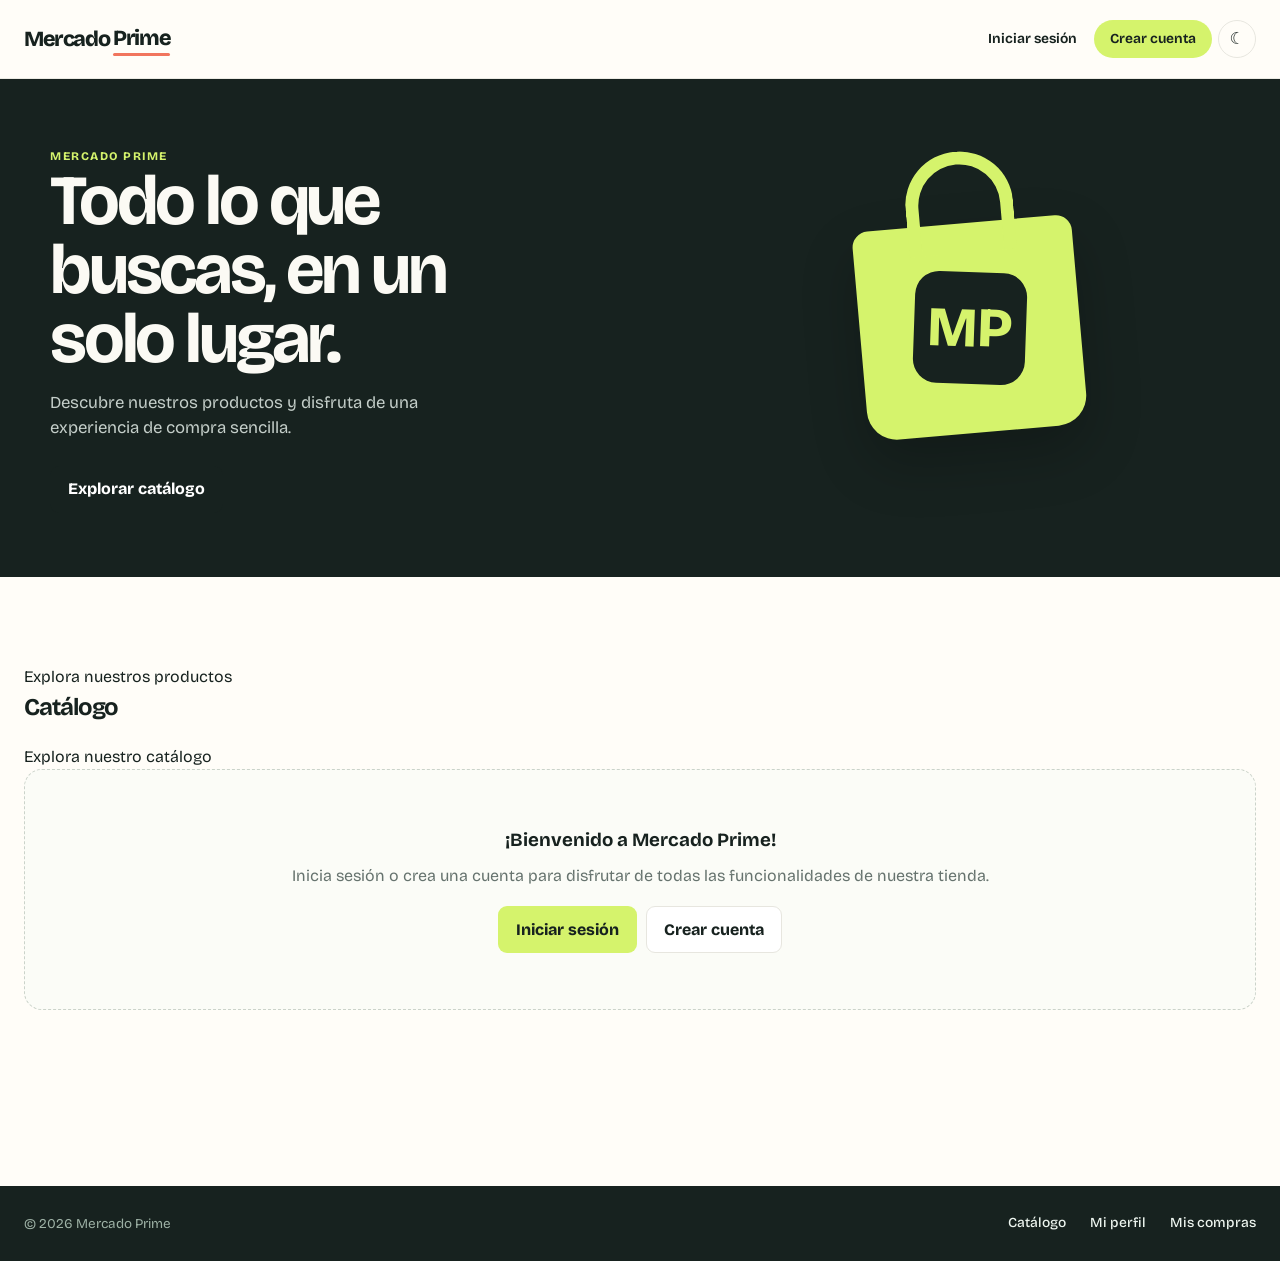
==== src/main/resources/static/index.html @ 60af2ed5 "feat: mejorar y agregar nuevos cambios visibles en el frontend" ====
﻿
<!DOCTYPE html>
<html lang="es" data-theme="light">

<head>
    <meta charset="UTF-8">
    <meta name="viewport" content="width=device-width, initial-scale=1.0">

    <meta name="description" content="Mercado Prime: encuentra productos y realiza tus compras fácilmente.">

    <title>Mercado Prime</title>

    <link rel="icon" type="image/svg+xml" href="./assets/favicon.svg">

    <link rel="preconnect" href="https://fonts.googleapis.com">
    <link rel="preconnect" href="https://fonts.gstatic.com" crossorigin>

    <link
        href="https://fonts.googleapis.com/css2?family=Bricolage+Grotesque:wght@400;500;600;700;800&display=swap"
        rel="stylesheet"
    >

    <script>
        const savedTheme = localStorage.getItem("theme");

        if (savedTheme) {
            document.documentElement.dataset.theme = savedTheme;
        }
    </script>

    <link rel="stylesheet" href="./css/styles.css">
    <link rel="stylesheet" href="./css/modals.css">
    <link rel="stylesheet" href="./css/responsive.css">
</head>

<body>

    <!-- ============================= -->
    <!-- ACCESIBILIDAD                 -->
    <!-- ============================= -->

    <a href="#catalogo" class="skip-link">
        Saltar al contenido
    </a>


    <!-- ============================= -->
    <!-- NAVEGACIÓN                    -->
    <!-- ============================= -->

    <header class="site-header" id="app-header"></header>


    <!-- ============================= -->
    <!-- CONTENIDO PRINCIPAL           -->
    <!-- ============================= -->

    <main id="catalogo" class="page-shell">

        <!-- HERO -->

        <section class="hero">

            <div class="hero__copy">

                <span class="eyebrow">
                    Mercado Prime
                </span>

                <h1>
                    Todo lo que buscas,
                    <span>en un solo lugar.</span>
                </h1>

                <p>
                    Descubre nuestros productos y disfruta
                    de una experiencia de compra sencilla.
                </p>

                <button
                    class="btn btn--dark"
                    type="button"
                    data-scroll-catalog
                >
                    Explorar catálogo
                </button>

            </div>

            <div class="hero__art">
                <div class="hero__shopping-bag">
                    <div class="hero__bag-handle"></div>
                    <div class="hero__bag-content">
                        <span>MP</span>
                    </div>
                </div>
            </div>

        </section>


        <!-- CATÁLOGO -->

        <section id="catalogo-section" class="catalog-section">

            <div class="catalog-section__header">

                <div>
                    <span class="section-eyebrow">
                        Explora nuestros productos
                    </span>

                    <h2>Catálogo</h2>
                </div>

                <div id="catalog-meta"></div>

            </div>

            <div
                id="page-feedback"
                class="page-feedback"
                aria-live="polite"
            ></div>

            <div id="products-grid" class="products-grid"></div>

            <nav
                id="catalog-pagination"
                class="pagination"
                aria-label="Paginación del catálogo"
                hidden
            ></nav>

        </section>

    </main>


    <!-- ============================= -->
    <!-- FOOTER                        -->
    <!-- ============================= -->

    <footer class="site-footer">

        <div class="site-footer__content">

            <p>
                © <span id="year"></span> Mercado Prime
            </p>

            <nav class="site-footer__links" aria-label="Enlaces del pie de página">

                <a href="#catalogo-section">
                    Catálogo
                </a>

                <button type="button" data-footer-login>
                    Mi perfil
                </button>

                <button type="button" data-footer-orders>
                    Mis compras
                </button>

            </nav>

        </div>

    </footer>


    <!-- ============================= -->
    <!-- ESTRUCTURA GENERAL DEL MODAL  -->
    <!-- ============================= -->

    <div id="modal-root">

        <div
            class="modal-backdrop"
            id="modal-backdrop"
            hidden
        >

            <section
                class="modal"
                id="app-modal"
                role="dialog"
                aria-modal="true"
                aria-labelledby="modal-title"
                tabindex="-1"
            >

                <header class="modal__header">

                    <div class="modal__heading">

                        <span
                            class="modal__eyebrow"
                            id="modal-eyebrow"
                        ></span>

                        <h2
                            class="modal__title"
                            id="modal-title"
                        ></h2>

                    </div>

                    <button
                        type="button"
                        class="modal__close"
                        id="modal-close"
                        aria-label="Cerrar ventana"
                    >
                        &times;
                    </button>

                </header>

                <div
                    class="modal__body"
                    id="modal-body"
                ></div>

            </section>

        </div>

    </div>


    <!-- ============================= -->
    <!-- PLANTILLA: INICIAR SESIÓN     -->
    <!-- ============================= -->

    <template id="login-template">

        <div class="auth-layout">

            <aside class="auth-layout__art">

                <span class="auth-layout__brand">
                    Mercado Prime
                </span>

                <h3>
                    Tu próxima compra comienza aquí.
                </h3>

                <p>
                    Explora, guarda y compra con una experiencia
                    pensada para ti.
                </p>

                <div class="auth-layout__illustration">

                    <div class="auth-illustration__bag">
                        <span class="auth-illustration__handle"></span>
                        <span class="auth-illustration__logo">MP</span>
                    </div>

                </div>

            </aside>

            <div class="auth-layout__form">

                <p class="eyebrow">
                    Acceso seguro
                </p>

                <h3>Inicia sesión</h3>

                <p class="modal__intro" data-auth-copy>
                    Inicia sesión para continuar con tu compra.
                </p>

                <form novalidate class="form" id="login-form">

                    <label>
                        Correo electrónico

                        <input
                            name="email"
                            type="email"
                            autocomplete="email"
                            required
                        >
                    </label>

                    <label>
                        Contraseña

                        <input
                            name="password"
                            type="password"
                            autocomplete="current-password"
                            minlength="6"
                            required
                        >
                    </label>

                    <button
                        class="btn btn--dark btn--block"
                        type="submit"
                    >
                        Entrar
                    </button>

                </form>

                <p class="form-switch">
                    ¿Aún no tienes cuenta?

                    <button type="button" data-switch-register>
                        Crear cuenta
                    </button>
                </p>

            </div>

        </div>

    </template>


    <!-- ============================= -->
    <!-- PLANTILLA: REGISTRO           -->
    <!-- ============================= -->

    <template id="register-template">

        <div class="auth-layout">

            <aside class="auth-layout__art">

                <span class="auth-layout__brand">
                    Mercado Prime
                </span>

                <h3>
                    Una cuenta, todas tus compras.
                </h3>

                <p>
                    Guarda tus pedidos y gestiona tus datos
                    siempre que lo necesites.
                </p>

                <div class="auth-layout__illustration">

                    <div class="auth-illustration__bag">
                        <span class="auth-illustration__handle"></span>
                        <span class="auth-illustration__logo">MP</span>
                    </div>

                </div>

            </aside>

            <div class="auth-layout__form">

                <p class="eyebrow">
                    Empieza hoy
                </p>

                <h3>Regístrate</h3>

                <p class="modal__intro">
                    Solo necesitas estos datos para comenzar.
                </p>

                <form novalidate class="form" id="register-form">

                    <label>
                        Nombre

                        <input
                            name="nombre"
                            type="text"
                            autocomplete="name"
                            minlength="3"
                            required
                        >
                    </label>

                    <label>
                        Correo electrónico

                        <input
                            name="email"
                            type="email"
                            autocomplete="email"
                            required
                        >
                    </label>

                    <label>
                        Contraseña

                        <input
                            name="password"
                            type="password"
                            autocomplete="new-password"
                            minlength="6"
                            required
                        >
                    </label>

                    <button
                        class="btn btn--dark btn--block"
                        type="submit"
                    >
                        Crear mi cuenta
                    </button>

                </form>

                <p class="form-switch">
                    ¿Ya tienes cuenta?

                    <button type="button" data-switch-login>
                        Iniciar sesión
                    </button>
                </p>

            </div>

        </div>

    </template>


    <!-- ============================= -->
    <!-- PLANTILLA: CARRITO            -->
    <!-- ============================= -->

    <template id="cart-template">

        <div class="cart-layout">

            <div id="cart-items" class="cart-items">
                <div class="loading">
                    Cargando carrito…
                </div>
            </div>

            <aside class="cart-summary">

                <p>Resumen</p>

                <strong id="cart-total">$0.00</strong>

                <small>
                    Los impuestos y envío se calculan al finalizar.
                </small>

                <p class="cart-summary__notice" data-checkout-notice hidden></p>

                <button
                    class="btn btn--dark btn--block"
                    type="button"
                    id="checkout"
                    disabled
                >
                    Finalizar compra
                </button>

            </aside>

        </div>

    </template>


    <!-- ELEMENTO INDIVIDUAL DEL CARRITO -->

    <template id="cart-item-template">

        <article class="cart-item">

            <div
                class="cart-item__art"
                data-item-initials
            ></div>

            <div>
                <h3 data-item-name></h3>
                <p data-item-quantity-price></p>
                <p class="cart-item__status" data-item-status hidden></p>
            </div>

            <strong data-item-subtotal></strong>

            <button
                class="text-button text-button--danger"
                type="button"
                data-remove
            >
                Eliminar
            </button>

        </article>

    </template>


    <!-- ============================= -->
    <!-- PLANTILLA: COMPRAS            -->
    <!-- ============================= -->

    <template id="orders-template">

        <div id="orders" class="orders">
            <div class="loading">
                Cargando historial…
            </div>
        </div>

    </template>


    <!-- ELEMENTO INDIVIDUAL DE ORDEN -->

    <template id="order-item-template">

        <article class="order">

            <div class="order__head">

                <div>
                    <p class="eyebrow" data-order-id></p>
                    <h3 data-order-date></h3>
                </div>

                <div>
                    <span class="status" data-order-status></span>
                    <strong data-order-total></strong>
                </div>

            </div>

            <ul data-order-details></ul>

        </article>

    </template>


    <!-- DETALLE INDIVIDUAL DE ORDEN -->

    <template id="order-detail-template">

        <li>
            <span data-detail-product></span>
            <span data-detail-price></span>
        </li>

    </template>


    <!-- ============================= -->
    <!-- PLANTILLA: PERFIL             -->
    <!-- ============================= -->

    <template id="profile-template">

        <div class="profile">

            <div
                class="profile__avatar"
                data-profile-avatar
            ></div>

            <p class="eyebrow">
                Información de usuario
            </p>

            <h3 data-profile-name></h3>

            <p
                class="profile__name"
                data-profile-email
            ></p>

            <span
                class="status"
                data-profile-role
            ></span>

        </div>

        <div class="profile__actions">

            <button
                class="btn btn--secondary"
                type="button"
                data-open-account
            >
                Configuración
            </button>

            <button
                class="btn btn--dark"
                type="button"
                data-open-orders
            >
                Ver compras
            </button>

        </div>

    </template>


    <!-- ============================= -->
    <!-- PLANTILLA: CUENTA             -->
    <!-- ============================= -->

    <template id="account-template">

        <div
            class="tabs"
            role="tablist"
            aria-label="Secciones de la cuenta"
        >

            <button
                class="tab is-active"
                type="button"
                role="tab"
                aria-selected="true"
                aria-controls="account-form-slot"
                data-tab="name"
            >
                Nombre
            </button>

            <button
                class="tab"
                type="button"
                role="tab"
                aria-selected="false"
                aria-controls="account-form-slot"
                data-tab="email"
            >
                Correo
            </button>

            <button
                class="tab"
                type="button"
                role="tab"
                aria-selected="false"
                aria-controls="account-form-slot"
                data-tab="password"
            >
                Contraseña
            </button>

        </div>

        <div
            id="account-form-slot"
            class="account-form-slot"
            role="tabpanel"
        ></div>

    </template>


    <!-- FORMULARIO DE CONFIGURACIÓN -->

    <template id="account-panel-template">

        <form novalidate class="form account-panel">

            <div>
                <h3 data-panel-title></h3>
                <p class="modal__intro" data-panel-hint></p>
            </div>

            <div data-panel-fields></div>

            <button
                class="btn btn--dark"
                type="submit"
            >
                Guardar cambios
            </button>

        </form>

    </template>


    <!-- ============================= -->
    <!-- PLANTILLA: ADMINISTRACIÓN     -->
    <!-- ============================= -->

    <template id="admin-template">

        <div
            class="tabs"
            role="tablist"
            aria-label="Secciones de administración"
        >

            <button
                class="tab is-active"
                type="button"
                role="tab"
                aria-selected="true"
                aria-controls="admin-content"
                data-admin-tab="products"
            >
                Productos
            </button>

            <button
                class="tab"
                type="button"
                role="tab"
                aria-selected="false"
                aria-controls="admin-content"
                data-admin-tab="categories"
            >
                Categorías
            </button>

        </div>

        <section id="admin-content" role="tabpanel">

            <div class="loading">
                Cargando administración…
            </div>

        </section>

    </template>


    <!-- ============================= -->
    <!-- ADMINISTRACIÓN: PRODUCTOS     -->
    <!-- ============================= -->

    <template id="admin-products-template">

        <div class="admin-grid">

            <div class="admin-form-panel">

                <form
                    novalidate
                    class="form admin-form"
                    id="product-form"
                >

                    <h3 id="product-form-title">
                        Agregar producto
                    </h3>

                    <input name="id" type="hidden">

                    <label>
                        Nombre
                        <input name="nombre" required>
                    </label>

                    <label>
                        Descripción
                        <textarea name="descripcion"></textarea>
                    </label>

                    <div class="form-row">

                        <label>
                            Precio
                            <input
                                name="precio"
                                type="number"
                                min="0.01"
                                step="0.01"
                                required
                            >
                        </label>

                        <label>
                            Stock
                            <input
                                name="stock"
                                type="number"
                                min="0"
                                required
                            >
                        </label>

                    </div>

                    <label>
                        Categoría

                        <select name="categoriaId" required>
                            <option value="">
                                Selecciona una categoría
                            </option>
                        </select>
                    </label>

                    <label class="check">
                        <input
                            name="activo"
                            type="checkbox"
                            checked
                        >
                        Producto activo
                    </label>

                    <div class="form-row">

                        <button
                            class="btn btn--dark"
                            type="submit"
                        >
                            Guardar producto
                        </button>

                        <button
                            class="btn btn--secondary"
                            type="button"
                            data-reset-product
                            hidden
                        >
                            Cancelar
                        </button>

                    </div>

                </form>

            </div>


            <div class="admin-list">

                <div class="admin-list__head">

                    <h3>Productos registrados</h3>

                    <span data-products-count></span>

                </div>

                <div class="table-wrap">

                    <table>

                        <thead>
                            <tr>
                                <th scope="col">Producto</th>
                                <th scope="col">Precio</th>
                                <th scope="col">Stock</th>
                                <th scope="col">Estado</th>
                                <th scope="col">Acciones</th>
                            </tr>
                        </thead>

                        <tbody id="admin-products-list"></tbody>

                    </table>

                </div>

                <nav
                    id="admin-products-pagination"
                    class="pagination"
                    aria-label="Paginación de productos"
                    hidden
                ></nav>

            </div>

        </div>

    </template>


    <!-- FILA INDIVIDUAL DE PRODUCTO -->

    <template id="admin-product-row-template">

        <tr>

            <td>
                <b data-product-name></b>
                <small data-product-category></small>
            </td>

            <td data-product-price></td>

            <td data-product-stock></td>

            <td data-product-status></td>

            <td>

                <button
                    class="table-action table-action--edit"
                    type="button"
                    data-edit-product
                >
                    Editar
                </button>

                <button
                    class="table-action table-action--delete"
                    type="button"
                    data-delete-product
                >
                    Eliminar
                </button>

            </td>

        </tr>

    </template>


    <!-- ============================= -->
    <!-- ADMINISTRACIÓN: CATEGORÍAS    -->
    <!-- ============================= -->

    <template id="admin-categories-template">

        <div class="admin-grid">

            <div class="admin-form-panel">

                <form
                    novalidate
                    class="form admin-form"
                    id="category-form"
                >

                    <h3 id="category-form-title">
                        Agregar categoría
                    </h3>

                    <input name="id" type="hidden">

                    <label>
                        Nombre de la categoría
                        <input name="nombre" required>
                    </label>

                    <div class="form-row">

                        <button
                            class="btn btn--dark"
                            type="submit"
                        >
                            Guardar categoría
                        </button>

                        <button
                            class="btn btn--secondary"
                            type="button"
                            data-reset-category
                            hidden
                        >
                            Cancelar
                        </button>

                    </div>

                </form>

            </div>


            <div class="admin-list">

                <div class="admin-list__head">

                    <h3>Categorías</h3>

                    <span data-categories-count></span>

                </div>

                <div
                    class="category-list"
                    id="admin-categories-list"
                ></div>

            </div>

        </div>

    </template>


    <!-- ELEMENTO INDIVIDUAL DE CATEGORÍA -->

    <template id="admin-category-item-template">

        <div>

            <strong data-category-name></strong>

            <span>

                <button
                    class="table-action table-action--edit"
                    type="button"
                    data-edit-category
                >
                    Editar
                </button>

                <button
                    class="table-action table-action--delete"
                    type="button"
                    data-delete-category
                >
                    Eliminar
                </button>

            </span>

        </div>

    </template>


    <!-- ============================= -->
    <!-- NOTIFICACIONES                -->
    <!-- ============================= -->

    <div
        id="toast-root"
        class="toast-root"
        aria-live="polite"
        aria-atomic="true"
    ></div>


    <!-- ============================= -->
    <!-- JAVASCRIPT PRINCIPAL          -->
    <!-- ============================= -->

    <script type="module" src="./js/pages.js"></script>

</body>
</html>
---- src/main/resources/static/css/styles.css ----
﻿/* =========================================================
   MERCADO PRIME — ESTILOS GENERALES
   ========================================================= */

:root {
  --ink: #17221f;
  --muted: #66736e;
  --paper: #fffdf8;
  --line: #e7e6df;
  --soft: #f4f3ec;
  --lime: #d5f36c;
  --lime-dark: #bde241;
  --coral: #f1755e;
  --accent: var(--lime);
  --accent-hover: var(--lime-dark);
  --danger: var(--coral);
  --success: #427150;
  --shadow: 0 24px 65px rgba(20, 35, 29, 0.16);
  --radius: 18px;

  --font-prime: "Bricolage Grotesque", system-ui, -apple-system,
    BlinkMacSystemFont, sans-serif;

  color-scheme: light;
}

html[data-theme="dark"] {
  color-scheme: dark;

  --ink: #f4f4f4;
  --muted: #a1a1a1;
  --paper: #0a0a0a;
  --line: #2a2a2a;
  --soft: #151515;
  --lime: #d5f36c;
  --lime-dark: #bde241;
  --coral: #f1755e;
  --success: #86efac;
  --shadow: 0 24px 65px rgba(0, 0, 0, 0.6);
}

/* =========================================================
   RESET Y ELEMENTOS BASE
   ========================================================= */

* {
  box-sizing: border-box;
}

html {
  scroll-behavior: smooth;
}

body {
  min-width: 320px;
  margin: 0;
  color: var(--ink);
  background: var(--paper);
  font-family: var(--font-prime);
  line-height: 1.5;
  transition:
    background-color 0.22s ease,
    color 0.22s ease;
}

button,
input,
textarea,
select {
  font: inherit;
  font-family: var(--font-prime);
}

button {
  cursor: pointer;
}

button:disabled {
  cursor: not-allowed;
  opacity: 0.52;
}

a {
  color: inherit;
}

h1,
h2,
h3,
p {
  margin-top: 0;
}

h1,
h2 {
  font-family: var(--font-prime);
  letter-spacing: -0.045em;
}

[hidden] {
  display: none !important;
}

::selection {
  background: var(--lime);
  color: #17221f;
}

:focus-visible {
  outline: 3px solid rgba(213, 243, 108, 0.85);
  outline-offset: 3px;
}

.skip-link {
  position: fixed;
  z-index: 99;
  top: -4rem;
  left: 1rem;
  padding: 0.6rem 0.9rem;
  border-radius: 8px;
  background: var(--ink);
  color: var(--paper);
  text-decoration: none;
}

.skip-link:focus {
  top: 1rem;
}

.page-shell {
  width: min(1240px, calc(100% - 3rem));
  margin: auto;
}

/* =========================================================
   ENCABEZADO Y NAVEGACIÓN
   ========================================================= */

.site-header {
  position: sticky;
  z-index: 10;
  top: 0;
  border-bottom: 1px solid rgba(231, 230, 223, 0.8);
  background: rgba(255, 253, 248, 0.92);
  backdrop-filter: blur(14px);
  transition:
    background-color 0.22s ease,
    border-color 0.22s ease;
}

.nav {
  position: relative;
  width: min(1240px, calc(100% - 3rem));
  min-height: 78px;
  display: flex;
  align-items: center;
  justify-content: space-between;
  gap: 1.5rem;
  margin: auto;
}

.nav__brand {
  display: inline-flex;
  align-items: center;
  flex-shrink: 0;
  color: var(--ink);
  font-size: 1.35rem;
  font-weight: 800;
  letter-spacing: -0.065em;
  text-decoration: none;
}

.nav__brand span {
  position: relative;
  margin-left: 0.25rem;
  padding-bottom: 0.15rem;
}

.nav__brand span::after {
  position: absolute;
  right: 0;
  bottom: 0;
  left: 0;
  height: 3px;
  border-radius: 99px;
  background: var(--coral);
  content: "";
}

.nav__actions {
  display: flex;
  align-items: center;
  justify-content: flex-end;
  gap: 0.35rem;
  margin-left: auto;
}

.nav__link {
  display: inline-flex;
  align-items: center;
  justify-content: center;
  gap: 0.45rem;
  min-height: 38px;
  padding: 0.5rem 0.75rem;
  border: 0;
  border-radius: 999px;
  background: transparent;
  color: var(--ink);
  font-size: 0.86rem;
  font-weight: 650;
  text-decoration: none;
  white-space: nowrap;
  transition:
    background-color 0.18s ease,
    color 0.18s ease,
    transform 0.18s ease;
}

.nav__link:hover {
  background: var(--soft);
}

.nav__register {
  padding-inline: 1rem;
  background: var(--lime);
  color: #17221f;
}

.nav__register:hover {
  background: var(--lime-dark);
}

.nav__cart {
  position: relative;
}

.nav__cart-badge {
  display: inline-grid;
  min-width: 19px;
  height: 19px;
  place-items: center;
  padding: 0 0.3rem;
  border-radius: 99px;
  background: var(--coral);
  color: #fff;
  font-size: 0.67rem;
  font-weight: 800;
}

.nav__profile {
  display: inline-flex;
  align-items: center;
  gap: 0.5rem;
  min-height: 40px;
  padding: 0.25rem 0.7rem 0.25rem 0.3rem;
  border: 1px solid transparent;
  border-radius: 999px;
  background: transparent;
  color: var(--ink);
  font-size: 0.84rem;
  font-weight: 650;
  transition:
    background-color 0.18s ease,
    border-color 0.18s ease;
}

.nav__profile:hover {
  border-color: var(--line);
  background: var(--soft);
}

.nav__avatar {
  display: grid;
  width: 30px;
  height: 30px;
  flex-shrink: 0;
  place-items: center;
  border: 2px solid var(--paper);
  border-radius: 10px;
  background: var(--lime);
  color: #17221f;
  font-size: 0.72rem;
  font-weight: 850;
  transform: rotate(-3deg);
}

.nav__profile-name {
  max-width: 115px;
  overflow: hidden;
  text-overflow: ellipsis;
  white-space: nowrap;
}

.nav__theme {
  width: 38px;
  min-width: 38px;
  height: 38px;
  padding: 0;
  border: 1px solid var(--line);
  font-size: 1.05rem;
}

.nav__logout {
  color: #a94a3d;
}

.nav__logout:hover {
  background: rgba(241, 117, 94, 0.12);
}

.nav__menu-btn {
  display: none;
  width: 42px;
  height: 42px;
  flex-shrink: 0;
  align-items: center;
  justify-content: center;
  flex-direction: column;
  gap: 5px;
  border: 1px solid var(--line);
  border-radius: 11px;
  background: transparent;
  color: var(--ink);
  transition:
    background-color 0.18s ease,
    border-color 0.18s ease;
}

.nav__menu-btn:hover {
  background: var(--soft);
}

.nav__menu-btn span {
  width: 18px;
  height: 2px;
  border-radius: 2px;
  background: currentColor;
  transition:
    transform 0.2s ease,
    opacity 0.2s ease;
}

.nav__menu-btn.is-active span:first-child {
  transform: translateY(7px) rotate(45deg);
}

.nav__menu-btn.is-active span:nth-child(2) {
  opacity: 0;
}

.nav__menu-btn.is-active span:last-child {
  transform: translateY(-7px) rotate(-45deg);
}

/* =========================================================
   BOTONES
   ========================================================= */

.btn {
  display: inline-flex;
  align-items: center;
  justify-content: center;
  gap: 0.4rem;
  min-height: 43px;
  padding: 0.65rem 1.05rem;
  border: 1px solid transparent;
  border-radius: 9px;
  font-weight: 750;
  text-decoration: none;
  transition:
    transform 0.18s ease,
    background-color 0.18s ease,
    border-color 0.18s ease;
}

.btn:hover:not(:disabled) {
  transform: translateY(-2px);
}

.btn--primary {
  background: var(--lime);
  color: #17221f;
}

.btn--primary:hover {
  background: var(--lime-dark);
}

.btn--secondary {
  border-color: var(--line);
  background: #fff;
  color: #17221f;
}

.btn--secondary:hover {
  background: var(--soft);
}

.btn--dark {
  background: #17221f;
  color: #fff;
}

.btn--dark:hover {
  background: #2b3c36;
}

.btn--small {
  min-height: 34px;
  padding: 0.4rem 0.7rem;
  font-size: 0.78rem;
}

.btn--block {
  width: 100%;
}

/* =========================================================
   HERO PRINCIPAL
   ========================================================= */

.hero {
  position: relative;
  width: 100vw;
  min-height: 440px;
  display: grid;
  grid-template-columns: 1.08fr 0.92fr;
  align-items: center;
  gap: 3rem;
  margin: 0 0 0 calc(50% - 50vw);
  padding: 4rem max(1.5rem, calc((100vw - 1180px) / 2));
  overflow: hidden;
  background: var(--ink);
  color: #fbfaf4;
}

.hero__copy {
  position: relative;
  z-index: 2;
  max-width: 570px;
}

.eyebrow {
  margin: 0 0 0.55rem;
  color: #7d8b85;
  font-size: 0.73rem;
  font-weight: 750;
  letter-spacing: 0.13em;
  text-transform: uppercase;
}

.hero .eyebrow {
  color: var(--lime);
}

.hero h1 {
  max-width: 530px;
  margin-bottom: 1rem;
  font-size: clamp(2.65rem, 5.5vw, 5.2rem);
  line-height: 0.98;
}

.hero p:not(.eyebrow) {
  max-width: 430px;
  margin-bottom: 1.6rem;
  color: #c4cec9;
  font-size: 1.05rem;
}

.hero__art {
  position: relative;
  min-height: 330px;
  display: grid;
  place-items: center;
  isolation: isolate;
}

/* Ilustración de bolsa */

.hero__shopping-bag {
  position: relative;
  z-index: 2;
  width: 210px;
  height: 205px;
  display: flex;
  align-items: center;
  justify-content: center;
  border-radius: 15px 15px 30px 30px;
  background: var(--lime);
  box-shadow: 0 25px 55px rgba(0, 0, 0, 0.22);
  transform: rotate(-7deg);
}

.hero__bag-handle {
  position: absolute;
  top: -76px;
  left: 50%;
  width: 105px;
  height: 105px;
  border: 13px solid var(--lime);
  border-bottom: 0;
  border-radius: 65px 65px 0 0;
  transform: translateX(-50%);
}

.hero__bag-content {
  position: relative;
  z-index: 2;
  width: 112px;
  height: 112px;
  display: grid;
  place-items: center;
  border-radius: 24px;
  background: #17221f;
  color: var(--lime);
  font-size: 3.5rem;
  font-weight: 800;
  transform: rotate(7deg);
}

.hero__package {
  position: absolute;
  z-index: 3;
  right: -48px;
  bottom: 18px;
  width: 105px;
  height: 105px;
  display: grid;
  place-items: center;
  border: 7px solid #fffdf8;
  border-radius: 19px;
  background: var(--coral);
  color: #fff;
  font-size: 2.5rem;
  box-shadow: 0 15px 30px rgba(0, 0, 0, 0.2);
  transform: rotate(12deg);
}

.hero__tag {
  position: absolute;
  z-index: 4;
  top: 35px;
  right: 3%;
  padding: 0.65rem 1rem;
  border-radius: 9px;
  background: #fffdf8;
  color: #17221f;
  font-size: 0.85rem;
  font-weight: 800;
  box-shadow: 0 10px 30px rgba(0, 0, 0, 0.15);
  transform: rotate(6deg);
}

.hero__art::before,
.hero__art::after {
  position: absolute;
  z-index: 0;
  display: block;
  border-radius: 50%;
  content: "";
}

.hero__art::before {
  top: 5px;
  right: 7%;
  width: 255px;
  height: 255px;
  background: rgba(213, 243, 108, 0.12);
}

.hero__art::after {
  bottom: 0;
  left: 5%;
  width: 120px;
  height: 120px;
  background: rgba(241, 117, 94, 0.16);
}

html[data-theme="dark"] .hero {
  background: #0a0a0a;
}

html[data-theme="dark"] .hero p:not(.eyebrow) {
  color: #bdbdbd;
}

/* =========================================================
   CATÁLOGO
   ========================================================= */

.catalog-section {
  padding: 5.5rem 0 6rem;
  scroll-margin-top: 6rem;
}

.section-heading {
  display: flex;
  align-items: end;
  justify-content: space-between;
  gap: 1rem;
  margin-bottom: 1.7rem;
}

.section-heading h2 {
  margin: 0;
  font-size: clamp(2rem, 3.6vw, 3rem);
  line-height: 1;
}

.muted {
  color: var(--muted);
}

.products-grid,
.product-grid {
  display: grid;
  grid-template-columns: repeat(4, minmax(0, 1fr));
  gap: 1.1rem;
}

/* Paginación */

.pagination {
  display: flex;
  align-items: center;
  justify-content: center;
  flex-wrap: wrap;
  gap: 0.75rem;
  margin-top: 1.75rem;
}

.pagination[hidden] {
  display: none;
}

.pagination__status {
  color: var(--muted);
  font-size: 0.9rem;
  font-weight: 700;
}

/* Tarjeta de producto */

.product-card {
  min-width: 0;
  overflow: hidden;
  border: 1px solid var(--line);
  border-radius: var(--radius);
  background: #fff;
  transition:
    transform 0.2s ease,
    box-shadow 0.2s ease,
    background-color 0.2s ease,
    border-color 0.2s ease;
}

.product-card:hover {
  transform: translateY(-4px);
  box-shadow: 0 14px 32px rgba(31, 45, 38, 0.09);
}

.product-card__content {
  display: flex;
  flex-direction: column;
  gap: 0.6rem;
  padding: 0.9rem;
}

.product-card__category,
.product-card__meta {
  display: flex;
  align-items: center;
  justify-content: space-between;
  gap: 0.5rem;
  color: var(--muted);
  font-size: 0.72rem;
  font-weight: 750;
  letter-spacing: 0.04em;
  text-transform: uppercase;
}

.product-card__category {
  display: block;
  overflow: hidden;
  text-overflow: ellipsis;
  white-space: nowrap;
}

.product-card__title {
  margin: 0;
  min-height: calc(1.25em * 2);
  display: -webkit-box;
  overflow: hidden;
  -webkit-box-orient: vertical;
  -webkit-line-clamp: 2;
  line-clamp: 2;
  font-size: 1.08rem;
  line-height: 1.25;
  letter-spacing: -0.025em;
}

.product-card__description {
  margin: 0;
  min-height: calc(1.5em * 2);
  overflow: hidden;
  color: var(--muted);
  font-size: 0.86rem;
  line-height: 1.5;
  display: -webkit-box;
  -webkit-box-orient: vertical;
  -webkit-line-clamp: 2;
  line-clamp: 2;
}

.product-card__stock {
  padding: 0;
  overflow: hidden;
  color: var(--muted);
  font-size: 0.76rem;
  white-space: nowrap;
  text-overflow: ellipsis;
}

.product-card__stock strong {
  color: var(--ink);
}

.product-card__stock.is-available {
  color: #427150;
}

.product-card__stock.is-unavailable {
  color: #b54c3c;
}

.product-card__footer {
  display: flex;
  align-items: center;
  justify-content: space-between;
  gap: 0.65rem;
  margin-top: 0.2rem;
}

.product-card__price {
  color: var(--ink);
  font-size: 1.1rem;
  font-weight: 850;
  letter-spacing: -0.035em;
  white-space: nowrap;
}

.product-card__actions {
  display: flex;
  flex-direction: column;
  align-items: stretch;
  gap: 0.45rem;
  margin-top: auto;
}

.product-card__quantity {
  align-self: flex-start;
}

.product-card__add {
  width: 100%;
}

.product-card__quantity-label {
  position: absolute;
  width: 1px;
  height: 1px;
  overflow: hidden;
  clip: rect(0, 0, 0, 0);
  white-space: nowrap;
}

.product-card__quantity,
.quantity {
  display: inline-flex;
  flex-shrink: 0;
  align-items: center;
  overflow: hidden;
  border: 1px solid var(--line);
  border-radius: 8px;
  background: var(--paper);
}

.product-card__quantity button,
.quantity button {
  width: 28px;
  height: 31px;
  border: 0;
  background: var(--soft);
  color: var(--ink);
  font-size: 1.05rem;
  font-weight: 700;
}

.product-card__quantity button:hover:not(:disabled),
.quantity button:hover:not(:disabled) {
  background: var(--lime);
  color: #17221f;
}

.product-card__quantity output,
.quantity output {
  min-width: 25px;
  text-align: center;
  font-size: 0.82rem;
  font-weight: 700;
}

.product-card__add {
  padding-inline: 0.8rem;
  font-size: 0.85rem;
  white-space: nowrap;
}

/* Avisos visibles fuera de los modales */

.page-feedback {
  margin: 0 0 1.25rem;
  scroll-margin-top: 6rem;
}

.page-feedback:empty {
  display: none;
}

.page-feedback .operation-error {
  margin: 0;
}

/* Estados del catálogo */

.catalog-message {
  grid-column: 1 / -1;
  display: grid;
  justify-items: center;
  gap: 0.65rem;
  padding: 3.5rem 1.5rem;
  border: 1px dashed #cbd3ca;
  border-radius: var(--radius);
  background: #fbfcf7;
  text-align: center;
}

.catalog-message h3,
.catalog-empty h3,
.catalog-error h3,
.empty-state h3 {
  margin: 0;
}

.catalog-message p,
.catalog-empty p,
.catalog-error p,
.empty-state p {
  margin: 0;
  color: var(--muted);
}

.catalog-message__actions {
  display: flex;
  flex-wrap: wrap;
  justify-content: center;
  gap: 0.6rem;
  margin-top: 0.5rem;
}

.catalog-loading {
  grid-column: 1 / -1;
  display: flex;
  align-items: center;
  justify-content: center;
  gap: 0.55rem;
  min-height: 150px;
  color: var(--muted);
  font-size: 0.9rem;
}

.catalog-loading::before,
.loading::before {
  width: 17px;
  height: 17px;
  flex-shrink: 0;
  border: 2px solid #cbd4ca;
  border-top-color: #53775c;
  border-radius: 50%;
  content: "";
  animation: spin 0.8s linear infinite;
}

.catalog-empty,
.catalog-error,
.catalog-gate,
.empty-state {
  grid-column: 1 / -1;
  display: grid;
  justify-items: center;
  gap: 0.65rem;
  padding: 4rem 1.5rem;
  border: 1px dashed #cbd3ca;
  border-radius: var(--radius);
  background: #fbfcf7;
  text-align: center;
}

.catalog-error {
  border-color: #f0aaa0;
  background: #fff4f1;
}

.catalog-gate div {
  display: flex;
  flex-wrap: wrap;
  justify-content: center;
  gap: 0.6rem;
  margin-top: 0.5rem;
}

.product-card--loading {
  min-height: 312px;
  padding: 0;
  background: #fff;
}

.product-card--loading i {
  display: block;
  height: 13px;
  margin: 1.2rem;
  border-radius: 99px;
  background: linear-gradient(
    90deg,
    #f0f0eb 20%,
    #fafaf7 40%,
    #f0f0eb 60%
  );
  background-size: 200% 100%;
  animation: shine 1.3s infinite;
}

.product-card--loading i:first-child {
  height: 167px;
  margin: 0;
  border-radius: 0;
}

.product-card--loading i:last-child {
  width: 45%;
}

/* =========================================================
   FOOTER
   ========================================================= */

.site-footer {
  margin-top: 5rem;
  border: 0;
  background: #17221f;
  color: #d6e1da;
}

.footer__inner {
  width: min(1240px, calc(100% - 3rem));
  display: grid;
  gap: 2rem;
  margin: auto;
  padding: 3rem 0 2.2rem;
}

.footer__top {
  display: grid;
  grid-template-columns: 1.4fr 1fr;
  gap: 2rem;
  align-items: start;
}

.footer__brand {
  display: flex;
  align-items: flex-start;
  gap: 0.9rem;
}

.footer__brand strong {
  display: block;
  color: #fffdf8;
  font-size: 1.08rem;
  letter-spacing: -0.02em;
}

.footer__brand p {
  margin: 0.2rem 0 0;
  color: #9db1a5;
  font-size: 0.9rem;
}

.footer__mark {
  display: inline-flex;
  width: 29px;
  height: 29px;
  flex-shrink: 0;
  align-items: center;
  justify-content: center;
  gap: 2px;
  padding: 0;
}

.footer__mark i {
  display: block;
  width: 6px;
  height: 16px;
  border-radius: 2px;
  background: var(--lime);
  transform: skewY(-28deg);
}

.footer__mark i:nth-child(2) {
  height: 23px;
  background: #fffdf8;
}

.footer__mark i:nth-child(3) {
  height: 12px;
  background: var(--coral);
}

.footer__nav {
  display: flex;
  justify-content: flex-end;
  gap: 2.3rem;
}

.footer__nav > div {
  display: grid;
  align-content: start;
  gap: 0.45rem;
}

.footer__nav span {
  margin-bottom: 0.2rem;
  color: #849b8e;
  font-size: 0.68rem;
  font-weight: 750;
  letter-spacing: 0.1em;
  text-transform: uppercase;
}

.footer__nav a,
.footer__nav button {
  width: max-content;
  padding: 0;
  border: 0;
  background: transparent;
  color: #edf5ef;
  font: inherit;
  font-size: 0.84rem;
  text-align: left;
  text-decoration: none;
}

.footer__nav a:hover,
.footer__nav button:hover {
  color: var(--lime);
}

.footer__bottom {
  display: flex;
  align-items: center;
  justify-content: space-between;
  gap: 1rem;
  padding-top: 1.6rem;
  border-top: 1px solid rgba(157, 177, 165, 0.18);
  color: #8da398;
  font-size: 0.84rem;
}

.footer__bottom small {
  color: #8da398;
}

.footer__badge {
  display: inline-flex;
  align-items: center;
  padding: 0.38rem 0.7rem;
  border: 1px solid rgba(213, 243, 108, 0.4);
  border-radius: 999px;
  color: var(--lime);
  font-size: 0.78rem;
  font-weight: 700;
}

.footer__links {
  display: none;
}

/* =========================================================
   ERRORES Y NOTIFICACIONES
   ========================================================= */

.form-error,
.operation-error {
  display: grid;
  gap: 0.35rem;
  padding: 0.8rem 0.95rem;
  border: 1px solid #f0aaa0;
  border-left: 4px solid #d64c3b;
  border-radius: 10px;
  background: #fff4f1;
  color: #7f2f26;
  font-size: 0.86rem;
  animation: error-in 0.22s ease both;
}

.form-error {
  margin-top: 0.85rem;
}

.operation-error {
  margin: 0 0 1rem;
}

.form-error strong,
.operation-error strong {
  font-size: 0.9rem;
  letter-spacing: -0.01em;
}

.form-error p,
.form-error ul,
.operation-error p,
.operation-error ul {
  margin: 0;
}

.form-error ul,
.operation-error ul {
  display: grid;
  gap: 0.28rem;
  padding-left: 1.1rem;
}

.toast-root {
  position: fixed;
  z-index: 40;
  right: 1.15rem;
  bottom: 1.15rem;
  display: grid;
  gap: 0.65rem;
  width: min(390px, calc(100vw - 2rem));
}

.toast {
  display: grid;
  grid-template-columns: 34px 1fr auto;
  align-items: start;
  gap: 0.7rem;
  padding: 0.8rem;
  border: 1px solid rgba(23, 34, 31, 0.1);
  border-radius: 13px;
  background: rgba(255, 255, 255, 0.97);
  color: #17221f;
  box-shadow: 0 16px 40px rgba(20, 35, 29, 0.16);
  font-size: 0.85rem;
  animation: toast-in 0.25s ease;
}

.toast__icon {
  display: grid;
  width: 34px;
  height: 34px;
  place-items: center;
  border-radius: 50%;
  background: #edf0e6;
  color: #17221f;
  font-weight: 800;
}

.toast strong {
  display: block;
  margin-top: 0.05rem;
}

.toast p {
  margin: 0.1rem 0 0;
  color: #66736e;
}

.toast__close {
  width: 25px;
  height: 25px;
  border: 0;
  border-radius: 50%;
  background: transparent;
  color: #66736e;
  font-size: 1.25rem;
  line-height: 1;
}

.toast__close:hover {
  background: #f4f3ec;
  color: #17221f;
}

.toast--success .toast__icon {
  background: #e1f2df;
  color: #357544;
}

.toast--error .toast__icon {
  background: #fde4df;
  color: #b54c3c;
}

/* =========================================================
   ELEMENTOS DE ADMINISTRACIÓN
   ========================================================= */

.admin-grid {
  display: grid;
  grid-template-columns: minmax(240px, 0.75fr) minmax(0, 1.45fr);
  gap: 1.25rem;
  align-items: start;
}

.admin-form {
  padding: 1rem;
  border: 1px solid var(--line);
  border-radius: 12px;
  background: #fbfbf8;
}

.admin-form h3,
.admin-list h3 {
  margin: 0;
  font-size: 1rem;
}

.admin-form-panel {
  position: sticky;
  top: 0;
  min-width: 0;
}

.admin-form-panel .form-error {
  margin-top: 0.7rem;
}

.admin-list {
  min-width: 0;
  overflow: hidden;
  border: 1px solid var(--line);
  border-radius: 12px;
}

.admin-list__head {
  display: flex;
  justify-content: space-between;
  gap: 1rem;
  padding: 1rem;
  border-bottom: 1px solid var(--line);
}

.admin-list__head span {
  color: var(--muted);
  font-size: 0.8rem;
}

.table-wrap {
  overflow: auto;
}

.admin-list table {
  width: 100%;
  min-width: 550px;
  border-collapse: collapse;
  font-size: 0.84rem;
}

.admin-list th {
  padding: 0.7rem;
  background: var(--soft);
  color: var(--muted);
  font-size: 0.7rem;
  text-align: left;
  text-transform: uppercase;
  letter-spacing: 0.06em;
}

.admin-list td {
  padding: 0.7rem;
  border-top: 1px solid var(--line);
  vertical-align: middle;
}

.admin-list td small {
  display: block;
  margin-top: 0.15rem;
  color: var(--muted);
}

.admin-list td:last-child {
  min-width: 150px;
  white-space: nowrap;
}

.table-action {
  display: inline-flex;
  align-items: center;
  justify-content: center;
  min-height: 31px;
  margin-right: 0.4rem;
  padding: 0.34rem 0.6rem;
  border: 1px solid transparent;
  border-radius: 7px;
  background: #edf3e7;
  color: #2c633b;
  font: inherit;
  font-size: 0.76rem;
  font-weight: 750;
  text-decoration: none;
  transition:
    transform 0.18s ease,
    box-shadow 0.18s ease;
}

.table-action:last-child {
  margin-right: 0;
}

.table-action:hover {
  transform: translateY(-1px);
  box-shadow: 0 4px 10px rgba(20, 35, 29, 0.12);
}

.table-action--edit::before {
  margin-right: 0.32rem;
  content: "✎";
}

.table-action--delete {
  background: #fff0ed;
  color: #a93d30;
}

.table-action--delete::before {
  margin-right: 0.32rem;
  content: "×";
  font-size: 1rem;
  line-height: 0.7;
}

.category-list {
  display: grid;
}

.category-list > div {
  display: flex;
  align-items: center;
  justify-content: space-between;
  gap: 0.7rem;
  padding: 0.75rem 1rem;
  border-top: 1px solid var(--line);
}

.category-list > p {
  padding: 0 1rem;
}

/* =========================================================
   ESTADOS, ANIMACIONES Y UTILIDADES
   ========================================================= */

.loading {
  display: flex;
  align-items: center;
  justify-content: center;
  gap: 0.55rem;
  min-height: 110px;
  color: var(--muted);
  font-size: 0.9rem;
}

@keyframes shine {
  to {
    background-position: -200% 0;
  }
}

@keyframes spin {
  to {
    transform: rotate(360deg);
  }
}

@keyframes toast-in {
  from {
    opacity: 0;
    transform: translateY(8px);
  }

  to {
    opacity: 1;
    transform: translateY(0);
  }
}

@keyframes error-in {
  from {
    opacity: 0;
    transform: translateY(-5px);
  }

  to {
    opacity: 1;
    transform: translateY(0);
  }
}

@media (prefers-reduced-motion: reduce) {
  *,
  *::before,
  *::after {
    scroll-behavior: auto !important;
    animation-duration: 0.01ms !important;
    transition-duration: 0.01ms !important;
  }
}

/* =========================================================
   TEMA OSCURO
   ========================================================= */

html[data-theme="dark"] .site-header {
  border-color: #1f1f1f;
  background: rgba(10, 10, 10, 0.94);
}

html[data-theme="dark"] .nav__link,
html[data-theme="dark"] .nav__profile {
  color: var(--ink);
}

html[data-theme="dark"] .nav__link:hover,
html[data-theme="dark"] .nav__profile:hover,
html[data-theme="dark"] .nav__menu-btn:hover {
  background: #1f1f1f;
}

html[data-theme="dark"] .nav__register {
  background: var(--lime);
  color: #17221f;
}

html[data-theme="dark"] .product-card {
  border-color: #2a2a2a;
  background: #141414;
}

html[data-theme="dark"] .catalog-message,
html[data-theme="dark"] .catalog-empty,
html[data-theme="dark"] .catalog-error,
html[data-theme="dark"] .catalog-gate,
html[data-theme="dark"] .empty-state {
  border-color: #353535;
  background: #151515;
}

html[data-theme="dark"] .catalog-error {
  border-color: #7a443d;
  background: #2f1c19;
}

html[data-theme="dark"] .product-card__quantity,
html[data-theme="dark"] .quantity {
  border-color: #2a2a2a;
  background: #101010;
}

html[data-theme="dark"] .product-card__quantity button,
html[data-theme="dark"] .quantity button {
  background: #202020;
  color: var(--ink);
}

html[data-theme="dark"] .product-card__quantity button:hover:not(:disabled),
html[data-theme="dark"] .quantity button:hover:not(:disabled) {
  background: var(--lime);
  color: #17221f;
}

html[data-theme="dark"] .admin-form,
html[data-theme="dark"] .admin-list {
  border-color: #2a2a2a;
  background: #141414;
}

html[data-theme="dark"] .admin-list th {
  background: #1a1a1a;
}

html[data-theme="dark"] .form-error,
html[data-theme="dark"] .operation-error {
  border-color: #7a443d;
  background: #2f1c19;
  color: #ffb9ad;
}

html[data-theme="dark"] .toast {
  border-color: #2a2a2a;
  background: #141414;
  color: #f4f4f4;
}

html[data-theme="dark"] .toast p {
  color: #a1a1a1;
}

html[data-theme="dark"] .toast__icon {
  background: #242424;
  color: #f4f4f4;
}

html[data-theme="dark"] .table-action--edit {
  background: #1f1f1f;
  color: #e5e5e5;
}

html[data-theme="dark"] .table-action--delete {
  background: #2a1a18;
  color: #ffb3a6;
}

html[data-theme="dark"] .site-footer {
  background: #050505;
}

html[data-theme="dark"] .footer__bottom {
  border-color: rgba(255, 255, 255, 0.06);
}

html[data-theme="dark"] .footer__nav span {
  color: #7a7a7a;
}

html[data-theme="dark"] .footer__nav a,
html[data-theme="dark"] .footer__nav button,
html[data-theme="dark"] .footer__brand strong {
  color: #f4f4f4;
}

html[data-theme="dark"] .footer__bottom,
html[data-theme="dark"] .footer__bottom small {
  color: #7a7a7a;
}


/* =========================================================
   AJUSTES VISUALES — MERCADO PRIME
   ========================================================= */

/* HERO: únicamente la bolsa */

.hero__art {
  min-height: 330px;
  display: grid;
  place-items: center;
  isolation: isolate;
}

.hero__art::before,
.hero__art::after {
  display: none;
  content: none;
}

.hero__shopping-bag {
  width: 220px;
  height: 210px;
  border-radius: 16px 16px 30px 30px;
  transform: rotate(-5deg);
}

.hero__bag-handle {
  top: -72px;
  width: 108px;
  height: 102px;
  border-width: 13px;
  border-bottom: 0;
}

.hero__bag-content {
  width: 112px;
  height: 112px;
  font-size: 3.5rem;
}

/* TARJETAS: área visual tipo fotografía */

.product-card {
  display: flex;
  flex-direction: column;
}

.product-card__art {
  position: relative;
  min-height: 150px;
  aspect-ratio: 16 / 10;
  display: grid;
  place-items: center;
  overflow: hidden;
  background: #f0f1e9;
  border-bottom: 1px solid var(--line);
}

.product-card__initials {
  color: #34433b;
  font-size: clamp(3.5rem, 6vw, 5rem);
  font-weight: 800;
  letter-spacing: -0.09em;
  line-height: 1;
  user-select: none;
}

.product-card__content {
  flex: 1;
  align-content: start;
}

.product-card__stock {
  margin: 0;
  padding: 0;
  font-family: var(--font-prime);
  font-size: 0.86rem;
  font-weight: 400;
  letter-spacing: normal;
  line-height: 1.5;
}

.product-card__stock.is-available {
  color: var(--muted);
}

.product-card__stock.is-unavailable {
  color: #b54c3c;
  font-weight: 600;
}

.product-card__footer {
  justify-content: flex-start;
  margin-top: 0.2rem;
}

.product-card__price {
  font-size: 1.15rem;
}

/* FOOTER: clases que realmente existen en el HTML */

.site-footer {
  margin-top: 5rem;
  padding: 1.7rem 0;
  background: #17221f;
  color: #d6e1da;
}

.site-footer__content {
  width: min(1240px, calc(100% - 3rem));
  display: flex;
  align-items: center;
  justify-content: space-between;
  gap: 1.5rem;
  margin: auto;
}

.site-footer__content > p {
  margin: 0;
  color: #9db1a5;
  font-size: 0.84rem;
}

.site-footer__links {
  display: flex;
  align-items: center;
  flex-wrap: wrap;
  gap: 1.5rem;
}

.site-footer__links a,
.site-footer__links button {
  padding: 0;
  border: 0;
  background: transparent;
  color: #edf5ef;
  font-family: var(--font-prime);
  font-size: 0.86rem;
  font-weight: 500;
  text-decoration: none;
  transition: color 0.18s ease;
}

.site-footer__links a:hover,
.site-footer__links button:hover {
  color: var(--lime);
}

/* TEMA OSCURO */

html[data-theme="dark"] .product-card__art {
  border-color: #2a2a2a;
  background: #20251f;
}

html[data-theme="dark"] .product-card__initials {
  color: #d5f36c;
}

html[data-theme="dark"] .product-card__stock.is-unavailable {
  color: #ff9b8d;
}

html[data-theme="dark"] .site-footer {
  background: #050505;
}
---- src/main/resources/static/css/modals.css ----
/* =========================================================
   MERCADO PRIME — MODALES
   ========================================================= */

/* =========================================================
   CONTENEDOR PRINCIPAL
   ========================================================= */

.is-modal-open {
  overflow: hidden;
}

.modal-backdrop {
  position: fixed;
  z-index: 20;
  inset: 0;
  display: grid;
  place-items: center;
  padding: 1rem;
  overflow-y: auto;
  background: rgba(16, 25, 21, 0.58);
  backdrop-filter: blur(5px);
  animation: backdrop-in 0.2s ease both;
}

.modal-backdrop[hidden] {
  display: none !important;
}

.modal {
  position: relative;
  z-index: 21;
  width: min(100%, 530px);
  max-height: min(88vh, 850px);
  display: flex;
  flex-direction: column;
  overflow: hidden;
  border: 1px solid var(--line);
  border-radius: 20px;
  background: #fffdfa;
  color: #17221f;
  box-shadow: var(--shadow);
  animation: modal-in 0.2s ease both;
}

.modal--wide {
  width: min(100%, 1040px);
}

.modal__header {
  position: relative;
  z-index: 2;
  display: flex;
  align-items: center;
  justify-content: space-between;
  gap: 1rem;
  flex-shrink: 0;
  padding: 1.25rem 1.35rem;
  border-bottom: 1px solid #e7e6df;
  background: inherit;
}

.modal__heading {
  min-width: 0;
}

.modal__eyebrow {
  display: block;
  margin-bottom: 0.2rem;
  color: #66736e;
  font-size: 0.68rem;
  font-weight: 800;
  letter-spacing: 0.12em;
  text-transform: uppercase;
}

.modal__title,
.modal__header h2 {
  margin: 0;
  color: #17221f;
  font-family: var(--font-prime);
  font-size: 1.12rem;
  font-weight: 800;
  letter-spacing: -0.035em;
}

.modal__close {
  display: grid;
  width: 36px;
  height: 36px;
  flex-shrink: 0;
  place-items: center;
  border: 0;
  border-radius: 50%;
  background: #f4f3ec;
  color: #17221f;
  font-size: 1.5rem;
  line-height: 1;
  transition:
    background-color 0.18s ease,
    transform 0.18s ease;
}

.modal__close:hover {
  background: #e7e6df;
  transform: rotate(90deg);
}

.modal__body {
  min-height: 0;
  overflow: auto;
  padding: 1.35rem;
  overscroll-behavior: contain;
}

.modal__body > * {
  animation: panel-in 0.2s ease both;
}

.modal__intro {
  margin: -0.1rem 0 1.2rem;
  color: #66736e;
  font-size: 0.9rem;
}

.modal__actions {
  display: flex;
  justify-content: flex-end;
  flex-wrap: wrap;
  gap: 0.6rem;
  margin-top: 1.2rem;
}

/* =========================================================
   FORMULARIOS
   ========================================================= */

.form {
  display: grid;
  gap: 0.9rem;
}

.form label,
.form-field {
  display: grid;
  gap: 0.35rem;
  color: #44534d;
  font-size: 0.84rem;
  font-weight: 700;
}

.form input,
.form textarea,
.form select {
  width: 100%;
  min-width: 0;
  padding: 0.72rem 0.8rem;
  border: 1px solid #d7ddd5;
  border-radius: 8px;
  outline: 0;
  background: #fff;
  color: #17221f;
  font-size: 0.9rem;
  font-weight: 500;
  transition:
    border-color 0.18s ease,
    box-shadow 0.18s ease,
    background-color 0.18s ease;
}

.form input::placeholder,
.form textarea::placeholder {
  color: #9aa49f;
}

.form textarea {
  min-height: 82px;
  resize: vertical;
}

.form input:focus,
.form textarea:focus,
.form select:focus {
  border-color: #729b79;
  box-shadow: 0 0 0 3px rgba(124, 178, 132, 0.18);
}

.form input:disabled,
.form textarea:disabled,
.form select:disabled {
  cursor: not-allowed;
  opacity: 0.65;
}

.form input[type="checkbox"] {
  width: 17px;
  height: 17px;
  accent-color: #427150;
}

.form .check {
  display: flex;
  align-items: center;
  gap: 0.6rem;
}

.form-row {
  display: flex;
  gap: 0.65rem;
}

.form-row > * {
  flex: 1;
  min-width: 0;
}

.form-switch {
  margin: 1.2rem 0 0;
  color: #66736e;
  text-align: center;
  font-size: 0.88rem;
}

.form-switch button,
.text-button {
  padding: 0;
  border: 0;
  background: transparent;
  color: #346447;
  font: inherit;
  font-weight: 750;
  text-decoration: underline;
  text-underline-offset: 3px;
}

.form-switch button:hover,
.text-button:hover {
  color: #17221f;
}

.text-button--danger {
  color: #b54c3c;
}

.text-button--danger:hover {
  color: #852f25;
}

/* Errores de formularios y operaciones */

.form-error {
  display: grid;
  gap: 0.35rem;
  margin-top: 0.85rem;
  padding: 0.8rem 0.9rem;
  border: 1px solid #f0aaa0;
  border-left: 4px solid #d64c3b;
  border-radius: 9px;
  background: #fff0ed;
  color: #852f25;
  font-size: 0.86rem;
}

.form-error strong {
  font-size: 0.9rem;
}

.form-error p,
.form-error ul {
  margin: 0;
}

.form-error ul {
  padding-left: 1.1rem;
}

.operation-error {
  display: grid;
  gap: 0.35rem;
  margin: 0 0 1rem;
  padding: 0.8rem 0.95rem;
  border: 1px solid #f0aaa0;
  border-left: 4px solid #d64c3b;
  border-radius: 10px;
  background: #fff4f1;
  color: #7f2f26;
  font-size: 0.86rem;
}

.operation-error strong {
  font-size: 0.9rem;
}

.operation-error p,
.operation-error ul {
  margin: 0;
}

.operation-error ul {
  display: grid;
  gap: 0.28rem;
  padding-left: 1.1rem;
}

/* =========================================================
   LOGIN Y REGISTRO
   ========================================================= */

.auth-modal {
  width: min(100%, 780px);
}

.auth-modal .modal__body {
  padding: 0;
}

.auth-layout {
  display: grid;
  grid-template-columns: 0.88fr 1.12fr;
  min-height: 465px;
}

/* Panel izquierdo */

.auth-layout__art {
  position: relative;
  display: flex;
  flex-direction: column;
  justify-content: flex-end;
  min-width: 0;
  overflow: hidden;
  padding: 2.4rem;
  background: #17221f;
  color: #fffdf8;
  isolation: isolate;
}

.auth-layout__brand {
  position: absolute;
  z-index: 3;
  top: 2.2rem;
  left: 2.4rem;
  display: block;
  width: max-content;
  color: var(--lime);
  font-size: 0.82rem;
  font-weight: 750;
  letter-spacing: 0.12em;
  text-transform: uppercase;
}

.auth-layout__copy {
  position: relative;
  z-index: 3;
  max-width: 280px;
  margin-top: auto;
}

.auth-layout__art h3 {
  position: relative;
  z-index: 3;
  max-width: 250px;
  margin: 0 0 0.8rem;
  color: #fffdf8;
  font-family: var(--font-prime);
  font-size: 2.15rem;
  line-height: 1;
  letter-spacing: -0.08em;
}

.auth-layout__art p {
  position: relative;
  z-index: 3;
  max-width: 240px;
  margin: 0;
  color: #c7d0cb;
  font-size: 0.9rem;
}

/* Ilustración de compra del panel de autenticación */

.auth-layout__illustration {
  position: relative;
  z-index: 1;
  width: 100%;
  height: 190px;
  display: flex;
  align-items: center;
  justify-content: center;
  margin: 0 auto 1.4rem;
  isolation: isolate;
}

.auth-layout__illustration::before {
  position: absolute;
  z-index: -1;
  top: 50%;
  left: 50%;
  width: 175px;
  height: 175px;
  border-radius: 50%;
  background: rgba(213, 243, 108, 0.13);
  content: "";
  transform: translate(-50%, -50%);
}

.auth-layout__illustration > * {
  position: relative;
}

.auth-layout__illustration .auth-bag,
.auth-layout__illustration .auth-package {
  display: none;
}

/* Bolsa de compra */

.auth-layout__illustration:has(.auth-bag) .auth-bag {
  display: block;
}

/* Si el HTML usa los elementos de bolsa con los nombres
   hero__shopping-bag, hero__bag-handle, etc. */

.auth-layout__illustration .hero__shopping-bag {
  width: 130px;
  height: 125px;
  border-radius: 12px 12px 20px 20px;
  background: var(--lime);
  transform: rotate(-7deg);
}

.auth-layout__illustration .hero__bag-handle {
  top: -45px;
  width: 65px;
  height: 65px;
  border-width: 8px;
  border-color: var(--lime);
}

.auth-layout__illustration .hero__bag-content {
  width: 72px;
  height: 72px;
  border-radius: 16px;
  font-size: 2.3rem;
}

.auth-layout__illustration .hero__package {
  right: 5%;
  bottom: 8px;
  width: 68px;
  height: 68px;
  border-width: 5px;
  border-radius: 13px;
  font-size: 1.6rem;
}

.auth-layout__illustration .hero__tag {
  top: 0;
  right: 0;
  padding: 0.45rem 0.7rem;
  font-size: 0.7rem;
}

.auth-layout__illustration .auth-layout__shapes {
  display: none;
}

/* Formulario del panel derecho */

.auth-layout__form {
  min-width: 0;
  display: flex;
  flex-direction: column;
  justify-content: center;
  padding: 2.2rem;
  background: linear-gradient(145deg, #fffefa, #f6f7ee);
}

.auth-layout__form h3 {
  margin: 0 0 0.35rem;
  color: #17221f;
  font-size: 1.65rem;
  letter-spacing: -0.06em;
}

.auth-layout__form .modal__intro {
  margin: 0 0 1.4rem;
}

.auth-layout__form .form {
  gap: 1rem;
}

/* =========================================================
   CARRITO
   ========================================================= */

.cart-layout {
  display: grid;
  grid-template-columns: minmax(0, 1.5fr) minmax(220px, 0.75fr);
  gap: 1.2rem;
  align-items: start;
}

.cart-items,
.orders {
  display: grid;
  gap: 0.7rem;
}

.cart-item {
  display: grid;
  grid-template-columns: 46px minmax(0, 1fr) auto auto;
  align-items: center;
  gap: 0.85rem;
  padding: 0.75rem;
  border: 1px solid #e7e6df;
  border-radius: 11px;
  background: #fff;
}

.cart-item__art,
.cart-item [data-item-initials] {
  display: grid;
  width: 46px;
  height: 46px;
  place-items: center;
  border-radius: 9px;
  background: #e4efcb;
  color: #5d6a58;
  font-size: 0.9rem;
  font-weight: 850;
}

.cart-item h3 {
  margin: 0;
  color: #17221f;
  font-size: 0.93rem;
}

.cart-item p {
  margin: 0.1rem 0 0;
  color: #66736e;
  font-size: 0.8rem;
}

.cart-item strong {
  color: #17221f;
  font-size: 0.9rem;
}

.cart-item.is-unavailable {
  border-color: #e4b8b0;
  background: #fff7f5;
}

.cart-item.is-unavailable h3,
.cart-item.is-unavailable strong {
  color: #8f3a2f;
  text-decoration: line-through;
}

.cart-item .cart-item__status {
  margin-top: 0.2rem;
  color: #b54c3c;
  font-size: 0.76rem;
  font-weight: 700;
}

.cart-summary {
  position: sticky;
  top: 0;
  display: grid;
  gap: 0.7rem;
  padding: 1.2rem;
  border-radius: 12px;
  background: #f4f3ec;
}

.cart-summary p {
  margin: 0;
  color: #66736e;
  font-size: 0.78rem;
  font-weight: 750;
  text-transform: uppercase;
  letter-spacing: 0.08em;
}

.cart-summary strong {
  color: #17221f;
  font-family: var(--font-prime);
  font-size: 2rem;
  letter-spacing: -0.04em;
}

.cart-summary small {
  color: #66736e;
}

.cart-summary .cart-summary__notice {
  margin: 0;
  color: #b54c3c;
  font-size: 0.8rem;
  font-weight: 650;
  letter-spacing: normal;
  line-height: 1.4;
  text-transform: none;
}

.cart-empty,
.cart-error,
.orders-empty,
.orders-error,
.admin-empty,
.admin-error {
  display: grid;
  justify-items: center;
  gap: 0.6rem;
  padding: 2.5rem 1rem;
  border: 1px dashed #cbd3ca;
  border-radius: 12px;
  background: #fbfcf7;
  color: #66736e;
  text-align: center;
}

.cart-empty h3,
.cart-error h3,
.orders-empty h3,
.orders-error h3 {
  margin: 0;
  color: #17221f;
}

.cart-empty p,
.cart-error p,
.orders-empty p,
.orders-error p {
  margin: 0;
}

/* =========================================================
   COMPRAS Y PEDIDOS
   ========================================================= */

.order {
  padding: 1rem;
  border: 1px solid #e7e6df;
  border-radius: 12px;
  background: #fff;
}

.order__head {
  display: flex;
  justify-content: space-between;
  gap: 1rem;
  margin-bottom: 0.8rem;
}

.order__head h3 {
  margin: 0;
  color: #17221f;
  font-size: 0.92rem;
}

.order__head .eyebrow {
  margin-bottom: 0.15rem;
}

.order__head > div:last-child {
  display: grid;
  justify-items: end;
  gap: 0.25rem;
}

.order ul {
  display: grid;
  gap: 0.35rem;
  margin: 0;
  padding: 0;
  list-style: none;
}

.order li {
  display: flex;
  justify-content: space-between;
  gap: 1rem;
  padding-top: 0.5rem;
  border-top: 1px solid #e7e6df;
  color: #66736e;
  font-size: 0.84rem;
}

.order li span:first-child {
  color: #17221f;
  font-weight: 600;
}

.status {
  display: inline-block;
  padding: 0.2rem 0.5rem;
  border-radius: 99px;
  background: #e7f0d5;
  color: #49643f;
  font-size: 0.72rem;
  font-weight: 750;
}

/* =========================================================
   PERFIL
   ========================================================= */

.profile {
  display: grid;
  justify-items: center;
  text-align: center;
}

.profile__avatar {
  display: grid;
  width: 76px;
  height: 76px;
  place-items: center;
  margin-bottom: 0.8rem;
  border: 4px solid #fff;
  border-radius: 22px;
  background: var(--lime);
  color: #17221f;
  box-shadow: 0 8px 22px rgba(20, 35, 29, 0.12);
  font-family: var(--font-prime);
  font-size: 1.8rem;
  font-weight: 850;
  transform: rotate(-4deg);
}

.profile h3 {
  margin: 0;
  color: #17221f;
  font-size: 1.35rem;
}

.profile p {
  margin: 0.2rem 0 0.6rem;
  color: #66736e;
}

.profile__name {
  margin: 0.25rem 0 0.65rem;
  color: #66736e;
  font-size: 0.9rem;
}

.profile__actions {
  display: flex;
  justify-content: center;
  flex-wrap: wrap;
  gap: 0.65rem;
  margin-top: 1.35rem;
}

/* =========================================================
   CUENTA Y PESTAÑAS
   ========================================================= */

.tabs {
  display: flex;
  gap: 0.35rem;
  margin-bottom: 1.2rem;
  padding: 0.25rem;
  overflow-x: auto;
  border-radius: 10px;
  background: #f4f3ec;
}

.tab {
  flex: 1;
  min-width: max-content;
  padding: 0.55rem 0.7rem;
  border: 0;
  border-radius: 7px;
  background: transparent;
  color: #66736e;
  font-size: 0.84rem;
  font-weight: 750;
  white-space: nowrap;
  transition:
    background-color 0.18s ease,
    color 0.18s ease;
}

.tab:hover {
  color: #17221f;
}

.tab.is-active {
  background: #fff;
  color: #17221f;
  box-shadow: 0 2px 5px rgba(0, 0, 0, 0.08);
}

.account-form-slot {
  min-height: 255px;
}

.account-panel {
  width: 100%;
  max-width: 420px;
  animation: panel-in 0.2s ease both;
}

.account-panel h3 {
  margin: 0 0 0.25rem;
  color: #17221f;
  font-size: 1.1rem;
}

.account-panel .modal__intro {
  margin: 0 0 1.1rem;
}

/* =========================================================
   ADMINISTRACIÓN
   ========================================================= */

.admin-grid {
  display: grid;
  grid-template-columns: minmax(240px, 0.75fr) minmax(0, 1.45fr);
  gap: 1.25rem;
  align-items: start;
}

.admin-form {
  padding: 1rem;
  border: 1px solid #e7e6df;
  border-radius: 12px;
  background: #fbfbf8;
}

.admin-form h3,
.admin-list h3 {
  margin: 0;
  color: #17221f;
  font-size: 1rem;
}

.admin-form-panel {
  position: sticky;
  top: 0;
  min-width: 0;
}

.admin-list {
  min-width: 0;
  overflow: hidden;
  border: 1px solid #e7e6df;
  border-radius: 12px;
}

.admin-list__head {
  display: flex;
  justify-content: space-between;
  gap: 1rem;
  padding: 1rem;
  border-bottom: 1px solid #e7e6df;
}

.admin-list__head span {
  color: #66736e;
  font-size: 0.8rem;
}

.table-wrap {
  overflow-x: auto;
}

.admin-list table {
  width: 100%;
  min-width: 550px;
  border-collapse: collapse;
  font-size: 0.84rem;
}

.admin-list th {
  padding: 0.7rem;
  background: #f4f3ec;
  color: #66736e;
  font-size: 0.7rem;
  text-align: left;
  text-transform: uppercase;
  letter-spacing: 0.06em;
}

.admin-list td {
  padding: 0.7rem;
  border-top: 1px solid #e7e6df;
  color: #17221f;
  vertical-align: middle;
}

.admin-list td small {
  display: block;
  margin-top: 0.15rem;
  color: #66736e;
}

.admin-list td:last-child {
  min-width: 150px;
  white-space: nowrap;
}

.category-list {
  display: grid;
}

.category-list > div {
  display: flex;
  align-items: center;
  justify-content: space-between;
  gap: 0.7rem;
  padding: 0.75rem 1rem;
  border-top: 1px solid #e7e6df;
}

.category-list > p {
  padding: 0 1rem;
}

.table-action {
  display: inline-flex;
  align-items: center;
  justify-content: center;
  min-height: 31px;
  margin-right: 0.4rem;
  padding: 0.34rem 0.6rem;
  border: 1px solid transparent;
  border-radius: 7px;
  background: #edf3e7;
  color: #2c633b;
  font: inherit;
  font-size: 0.76rem;
  font-weight: 750;
  text-decoration: none;
}

.table-action--edit::before {
  margin-right: 0.32rem;
  content: "✎";
}

.table-action--delete {
  background: #fff0ed;
  color: #a93d30;
}

.table-action--delete::before {
  margin-right: 0.32rem;
  content: "×";
  font-size: 1rem;
}

/* =========================================================
   TEMA OSCURO PARA MODALES
   ========================================================= */

html[data-theme="dark"] .modal {
  border-color: #2a2a2a;
  background: #141414;
  color: #f4f4f4;
}

html[data-theme="dark"] .modal__header {
  border-color: #2a2a2a;
}

html[data-theme="dark"] .modal__title,
html[data-theme="dark"] .modal__header h2,
html[data-theme="dark"] .modal__heading h2,
html[data-theme="dark"] .profile h3,
html[data-theme="dark"] .cart-summary strong,
html[data-theme="dark"] .cart-item h3,
html[data-theme="dark"] .cart-item strong,
html[data-theme="dark"] .order__head h3,
html[data-theme="dark"] .order li span:first-child,
html[data-theme="dark"] .account-panel h3,
html[data-theme="dark"] .admin-form h3,
html[data-theme="dark"] .admin-list h3 {
  color: #f4f4f4;
}

html[data-theme="dark"] .modal__eyebrow,
html[data-theme="dark"] .modal__intro {
  color: #a1a1a1;
}

html[data-theme="dark"] .modal__close {
  background: #242424;
  color: #f4f4f4;
}

html[data-theme="dark"] .modal__close:hover {
  background: #303030;
}

html[data-theme="dark"] .form label,
html[data-theme="dark"] .form-field {
  color: #cfcfcf;
}

html[data-theme="dark"] .form input,
html[data-theme="dark"] .form textarea,
html[data-theme="dark"] .form select {
  border-color: #2f2f2f;
  background: #101010;
  color: #f4f4f4;
}

html[data-theme="dark"] .form input::placeholder,
html[data-theme="dark"] .form textarea::placeholder {
  color: #777;
}

html[data-theme="dark"] .form-switch {
  color: #a1a1a1;
}

html[data-theme="dark"] .form-switch button,
html[data-theme="dark"] .text-button {
  color: #d5f36c;
}

html[data-theme="dark"] .text-button--danger {
  color: #ff9f91;
}

html[data-theme="dark"] .auth-layout__form {
  background: #141414;
}

html[data-theme="dark"] .auth-layout__form h3 {
  color: #f4f4f4;
}

html[data-theme="dark"] .cart-item,
html[data-theme="dark"] .order {
  border-color: #2a2a2a;
  background: #141414;
}

html[data-theme="dark"] .cart-item.is-unavailable {
  border-color: #6b3a34;
  background: #1f1513;
}

html[data-theme="dark"] .cart-item.is-unavailable h3,
html[data-theme="dark"] .cart-item.is-unavailable strong {
  color: #ff9b8d;
}

html[data-theme="dark"] .cart-item .cart-item__status,
html[data-theme="dark"] .cart-summary .cart-summary__notice {
  color: #ff9b8d;
}

html[data-theme="dark"] .cart-item p,
html[data-theme="dark"] .profile p,
html[data-theme="dark"] .profile__name,
html[data-theme="dark"] .cart-summary small,
html[data-theme="dark"] .order li {
  color: #a1a1a1;
}

html[data-theme="dark"] .cart-summary,
html[data-theme="dark"] .tabs,
html[data-theme="dark"] .admin-form {
  background: #151515;
}

html[data-theme="dark"] .tab {
  color: #a1a1a1;
}

html[data-theme="dark"] .tab.is-active {
  background: #242424;
  color: #f4f4f4;
}

html[data-theme="dark"] .admin-list {
  border-color: #2a2a2a;
  background: #141414;
}

html[data-theme="dark"] .admin-list__head {
  border-color: #2a2a2a;
}

html[data-theme="dark"] .admin-list th {
  background: #1a1a1a;
  color: #a1a1a1;
}

html[data-theme="dark"] .admin-list td,
html[data-theme="dark"] .category-list > div {
  border-color: #2a2a2a;
  color: #f4f4f4;
}

html[data-theme="dark"] .admin-list td small,
html[data-theme="dark"] .admin-list__head span {
  color: #a1a1a1;
}

html[data-theme="dark"] .cart-empty,
html[data-theme="dark"] .cart-error,
html[data-theme="dark"] .orders-empty,
html[data-theme="dark"] .orders-error,
html[data-theme="dark"] .admin-empty,
html[data-theme="dark"] .admin-error {
  border-color: #353535;
  background: #151515;
  color: #a1a1a1;
}

html[data-theme="dark"] .cart-empty h3,
html[data-theme="dark"] .cart-error h3,
html[data-theme="dark"] .orders-empty h3,
html[data-theme="dark"] .orders-error h3 {
  color: #f4f4f4;
}

html[data-theme="dark"] .status {
  background: #1f2f1f;
  color: #9fd9a8;
}

html[data-theme="dark"] .form-error,
html[data-theme="dark"] .operation-error {
  border-color: #88483f;
  background: #39201d;
  color: #ffb7aa;
}

html[data-theme="dark"] .table-action--edit {
  background: #1f1f1f;
  color: #e5e5e5;
}

html[data-theme="dark"] .table-action--delete {
  background: #2a1a18;
  color: #ffb3a6;
}

/* =========================================================
   ANIMACIONES
   ========================================================= */

@keyframes backdrop-in {
  from {
    opacity: 0;
  }

  to {
    opacity: 1;
  }
}

@keyframes modal-in {
  from {
    opacity: 0;
    transform: translateY(10px) scale(0.985);
  }

  to {
    opacity: 1;
    transform: translateY(0) scale(1);
  }
}

@keyframes panel-in {
  from {
    opacity: 0;
    transform: translateY(5px);
  }

  to {
    opacity: 1;
    transform: translateY(0);
  }
}


/* =========================================================
   AUTENTICACIÓN — ILUSTRACIÓN Y DISTRIBUCIÓN
   ========================================================= */

.auth-layout {
  grid-template-columns: minmax(0, 1.05fr) minmax(320px, 0.95fr);
  align-items: stretch;
}

.auth-layout__art {
  min-width: 0;
  display: flex;
  flex-direction: column;
  justify-content: center;
  padding: 2rem;
  overflow: hidden;
}

.auth-layout__art h3 {
  max-width: 390px;
  margin: 1.1rem 0 0.6rem;
  font-size: clamp(1.7rem, 2.6vw, 2.15rem);
  line-height: 1.08;
  letter-spacing: -0.05em;
}

.auth-layout__art > p {
  max-width: 390px;
  margin-bottom: 0;
  line-height: 1.65;
}

.auth-layout__illustration {
  position: relative;
  width: 100%;
  min-height: 185px;
  display: grid;
  place-items: center;
  margin: 1rem 0 0;
  overflow: visible;
}

.auth-illustration__bag {
  position: relative;
  width: 160px;
  height: 145px;
  display: grid;
  place-items: center;
  border-radius: 15px 15px 25px 25px;
  background: var(--lime);
  box-shadow: 0 22px 40px rgba(0, 0, 0, 0.14);
  transform: rotate(-5deg);
}

.auth-illustration__handle {
  position: absolute;
  top: -58px;
  left: 50%;
  width: 88px;
  height: 78px;
  border: 11px solid var(--lime);
  border-bottom: 0;
  border-radius: 55px 55px 0 0;
  transform: translateX(-50%);
}

.auth-illustration__logo {
  position: relative;
  z-index: 1;
  width: 82px;
  height: 82px;
  display: grid;
  place-items: center;
  border-radius: 19px;
  background: #17221f;
  color: var(--lime);
  font-size: 2.5rem;
  font-weight: 800;
  transform: rotate(5deg);
}

/* Elimina decoraciones antiguas de la ilustración */

.auth-layout__illustration::before,
.auth-layout__illustration::after,
.auth-illustration__package,
.auth-illustration__tag {
  display: none !important;
  content: none !important;
}
---- src/main/resources/static/css/responsive.css ----
/* =========================================================
   MERCADO PRIME — DISEÑO RESPONSIVE
   ========================================================= */

/* =========================================================
   LAPTOPS Y PANTALLAS MEDIANAS
   ========================================================= */

@media (max-width: 1280px) {
  .products-grid,
  .product-grid {
    grid-template-columns: repeat(3, minmax(0, 1fr));
  }
}

@media (max-width: 1100px) {
  .nav {
    width: min(100% - 2rem, 1240px);
    gap: 0.8rem;
  }

  .nav__actions {
    gap: 0.15rem;
  }

  .nav__link {
    padding-inline: 0.55rem;
    font-size: 0.81rem;
  }

  .nav__profile {
    padding-right: 0.45rem;
  }

  .nav__profile-name {
    max-width: 85px;
  }

  .hero {
    gap: 1.5rem;
  }

  .hero__art {
    transform: scale(0.9);
  }

  .products-grid,
  .product-grid {
    grid-template-columns: repeat(3, minmax(0, 1fr));
  }
}

/* =========================================================
   TABLETAS Y LAPTOPS PEQUEÑAS
   ========================================================= */

@media (max-width: 920px) {
  .nav {
    width: min(100% - 2rem, 1240px);
    min-height: 70px;
  }

  .nav__menu-btn {
    display: flex;
  }

  .nav__actions {
    position: absolute;
    z-index: 15;
    top: 100%;
    right: 0;
    left: 0;
    display: none;
    flex-direction: column;
    align-items: stretch;
    justify-content: flex-start;
    gap: 0.3rem;
    margin: 0;
    padding: 0.75rem 1rem 1rem;
    border: 1px solid var(--line);
    border-top: 0;
    border-radius: 0 0 14px 14px;
    background: var(--paper);
    box-shadow: 0 15px 30px rgba(20, 35, 29, 0.1);
  }

  .nav__actions.is-open {
    display: flex;
  }

  .nav__link {
    width: 100%;
    min-height: 43px;
    justify-content: flex-start;
    padding: 0.65rem 0.8rem;
    border-radius: 9px;
    font-size: 0.9rem;
  }

  .nav__theme {
    width: 100%;
    height: 43px;
    justify-content: flex-start;
    padding-inline: 0.8rem;
    border: 0;
  }

  .nav__profile {
    width: 100%;
    justify-content: flex-start;
    padding: 0.4rem 0.7rem;
    border-radius: 9px;
  }

  .nav__profile-name {
    max-width: none;
  }

  .nav__register {
    justify-content: center;
    margin-top: 0.25rem;
  }

  .nav__logout {
    color: #b54c3c;
  }

  html[data-theme="dark"] .nav__actions {
    border-color: #2a2a2a;
    background: #0a0a0a;
    box-shadow: 0 15px 30px rgba(0, 0, 0, 0.35);
  }

  html[data-theme="dark"] .nav__link:hover,
  html[data-theme="dark"] .nav__profile:hover {
    background: #1f1f1f;
  }

  .page-shell {
    width: min(100% - 2rem, 1240px);
  }

  .hero {
    min-height: 390px;
    grid-template-columns: 1fr 0.8fr;
    gap: 0.5rem;
    padding: 3rem 2rem;
  }

  .hero h1 {
    font-size: clamp(2.5rem, 5.5vw, 4rem);
  }

  .hero__art {
    min-height: 280px;
    display: grid;
    transform: scale(0.8);
  }

  .hero__shopping-bag {
    width: 180px;
    height: 175px;
  }

  .hero__bag-handle {
    top: -65px;
    width: 90px;
    height: 90px;
    border-width: 11px;
  }

  .hero__bag-content {
    width: 95px;
    height: 95px;
    font-size: 3rem;
  }

  .hero__package {
    right: -30px;
    width: 90px;
    height: 90px;
  }

  .hero__tag {
    right: 0;
    font-size: 0.75rem;
  }

  .products-grid,
  .product-grid {
    grid-template-columns: repeat(2, minmax(0, 1fr));
  }

  .cart-layout,
  .admin-grid {
    grid-template-columns: 1fr;
  }

  .cart-summary {
    position: static;
  }

  .admin-form-panel {
    position: static;
  }

  .footer__inner {
    width: min(100% - 2rem, 1240px);
    gap: 1.6rem;
  }

  .footer__top {
    grid-template-columns: 1fr;
    gap: 1.4rem;
  }

  .footer__nav {
    justify-content: flex-start;
    flex-wrap: wrap;
    gap: 2rem;
  }

  .footer__bottom {
    align-items: flex-start;
    flex-direction: column;
    gap: 0.8rem;
  }
}

/* =========================================================
   TABLETAS PEQUEÑAS
   ========================================================= */

@media (max-width: 760px) {
  .hero {
    min-height: 360px;
    grid-template-columns: 1fr 0.65fr;
    padding: 2.7rem 1.5rem;
  }

  .hero__copy {
    max-width: 100%;
  }

  .hero h1 {
    font-size: clamp(2.35rem, 6vw, 3.5rem);
  }

  .hero p:not(.eyebrow) {
    font-size: 0.95rem;
  }

  .hero__art {
    transform: scale(0.68);
  }

  .catalog-section {
    padding: 4rem 0 4.5rem;
  }

  .section-heading h2 {
    font-size: 2.3rem;
  }

  .auth-layout {
    grid-template-columns: 0.85fr 1.15fr;
    min-height: 430px;
  }

  .auth-layout__art {
    padding: 1.6rem;
  }

  .auth-layout__brand {
    top: 1.7rem;
    left: 1.6rem;
  }

  .auth-layout__art h3 {
    font-size: 1.8rem;
  }

  .auth-layout__form {
    padding: 1.6rem;
  }

  .auth-layout__illustration {
    height: 150px;
  }

  .cart-item {
    grid-template-columns: 42px minmax(0, 1fr) auto;
  }

  .cart-item > strong {
    grid-column: 2 / -1;
    justify-self: start;
  }
}

/* =========================================================
   CELULARES
   ========================================================= */

@media (max-width: 620px) {
  .nav {
    width: calc(100% - 1.5rem);
    min-height: 66px;
  }

  .nav__brand {
    font-size: 1.22rem;
  }

  .nav__menu-btn {
    width: 39px;
    height: 39px;
  }

  .page-shell {
    width: calc(100% - 1.5rem);
  }

  .hero {
    min-height: 0;
    grid-template-columns: 1fr;
    gap: 1.5rem;
    padding: 2.6rem 1.35rem 1.5rem;
  }

  .hero__copy {
    max-width: 100%;
  }

  .hero h1 {
    max-width: 460px;
    font-size: clamp(2.5rem, 10vw, 3.8rem);
  }

  .hero p:not(.eyebrow) {
    max-width: 420px;
    font-size: 0.95rem;
  }

  .hero__art {
    width: 100%;
    min-height: 230px;
    display: grid;
    transform: scale(0.78);
    transform-origin: center center;
  }

  .hero__shopping-bag {
    width: 165px;
    height: 160px;
  }

  .hero__bag-handle {
    top: -58px;
    width: 82px;
    height: 82px;
    border-width: 10px;
  }

  .hero__bag-content {
    width: 88px;
    height: 88px;
    font-size: 2.8rem;
  }

  .hero__package {
    right: -30px;
    bottom: 12px;
    width: 78px;
    height: 78px;
    font-size: 1.9rem;
  }

  .hero__tag {
    top: 10px;
    right: 0;
    font-size: 0.7rem;
  }

  .catalog-section {
    padding: 3.5rem 0 4rem;
  }

  .section-heading {
    align-items: flex-start;
    flex-direction: column;
    gap: 0.5rem;
  }

  .section-heading h2 {
    font-size: 2rem;
  }

  .products-grid,
  .product-grid {
    grid-template-columns: 1fr;
    gap: 1rem;
  }

  .product-card__content {
    padding: 1rem;
  }

  .product-card__footer {
    flex-wrap: wrap;
  }

  .product-card__actions {
    width: 100%;
    margin-left: 0;
  }

  .product-card__add {
    min-width: 100px;
  }

  .catalog-message,
  .catalog-empty,
  .catalog-error,
  .catalog-gate,
  .empty-state {
    padding: 2.5rem 1rem;
  }

  .catalog-message__actions {
    width: 100%;
  }

  .catalog-message__actions .btn {
    flex: 1;
  }

  .footer__inner {
    width: calc(100% - 2rem);
    padding: 2.2rem 0 1.8rem;
  }

  .footer__nav {
    gap: 1.6rem;
  }

  .footer__bottom {
    font-size: 0.78rem;
  }

  .toast-root {
    right: 0.6rem;
    bottom: 0.6rem;
    width: calc(100% - 1.2rem);
  }

  .btn--small {
    padding: 0.38rem 0.5rem;
  }
}

/* =========================================================
   CELULARES PEQUEÑOS
   ========================================================= */

@media (max-width: 420px) {
  .hero {
    padding: 2.2rem 1.1rem 1rem;
  }

  .hero h1 {
    font-size: 2.5rem;
  }

  .hero__art {
    min-height: 205px;
    transform: scale(0.7);
  }

  .hero__tag {
    right: -3%;
  }

  .product-card__footer {
    align-items: flex-start;
    flex-direction: column;
  }

  .product-card__actions {
    width: 100%;
    justify-content: space-between;
    margin-left: 0;
  }

  .product-card__add {
    flex: 1;
  }

  .site-footer {
    margin-top: 3rem;
  }

  .footer__nav {
    gap: 1.3rem;
  }

  .footer__nav > div {
    min-width: 110px;
  }

  .footer__brand {
    gap: 0.65rem;
  }

  .footer__brand p {
    font-size: 0.82rem;
  }
}

/* =========================================================
   RESPONSIVE DE MODALES
   ========================================================= */

@media (max-width: 920px) {
  .modal--wide {
    width: min(100%, 850px);
  }

  .modal__body {
    padding: 1.1rem;
  }

  .cart-layout {
    grid-template-columns: 1fr;
  }

  .cart-summary {
    position: static;
  }
}

@media (max-width: 760px) {
  .modal-backdrop {
    padding: 0.75rem;
  }

  .modal {
    max-height: 92vh;
  }

  .modal--wide,
  .auth-modal {
    width: 100%;
  }

  .auth-layout {
    grid-template-columns: 1fr;
    min-height: 0;
  }

  .auth-layout__art {
    min-height: 225px;
    padding: 1.5rem;
  }

  .auth-layout__brand {
    top: 1.4rem;
    left: 1.5rem;
  }

  .auth-layout__copy {
    max-width: 280px;
  }

  .auth-layout__art h3 {
    max-width: 230px;
    margin-bottom: 0.5rem;
    font-size: 1.8rem;
  }

  .auth-layout__art p {
    max-width: 260px;
    font-size: 0.84rem;
  }

  .auth-layout__illustration {
    position: absolute;
    top: 30px;
    right: 5px;
    width: 45%;
    height: 150px;
    margin: 0;
    transform: scale(0.75);
  }

  .auth-layout__illustration::before {
    width: 130px;
    height: 130px;
  }

  .auth-layout__illustration .hero__shopping-bag {
    width: 100px;
    height: 100px;
  }

  .auth-layout__illustration .hero__bag-handle {
    top: -35px;
    width: 52px;
    height: 52px;
    border-width: 7px;
  }

  .auth-layout__illustration .hero__bag-content {
    width: 58px;
    height: 58px;
    font-size: 1.8rem;
  }

  .auth-layout__illustration .hero__package {
    right: -12px;
    width: 55px;
    height: 55px;
    font-size: 1.3rem;
  }

  .auth-layout__form {
    padding: 1.5rem;
  }

  .auth-layout__form h3 {
    font-size: 1.5rem;
  }

  .admin-grid {
    grid-template-columns: 1fr;
  }

  .admin-form-panel {
    position: static;
  }

  .account-form-slot {
    min-height: 0;
  }
}

@media (max-width: 520px) {
  .modal-backdrop {
    padding: 0.4rem;
  }

  .modal,
  .modal--wide,
  .auth-modal {
    width: 100%;
    max-height: 94vh;
    border-radius: 15px;
  }

  .modal__header {
    padding: 1rem;
  }

  .modal__body {
    padding: 1rem;
  }

  .auth-modal .modal__body {
    padding: 0;
  }

  .auth-layout__art {
    min-height: 190px;
    padding: 1.25rem;
  }

  .auth-layout__brand {
    top: 1.2rem;
    left: 1.25rem;
    font-size: 0.72rem;
  }

  .auth-layout__art h3 {
    max-width: 200px;
    font-size: 1.55rem;
  }

  .auth-layout__art p {
    max-width: 210px;
    font-size: 0.78rem;
  }

  .auth-layout__illustration {
    top: 28px;
    right: -8px;
    width: 43%;
    transform: scale(0.65);
  }

  .auth-layout__form {
    padding: 1.2rem;
  }

  .auth-layout__form h3 {
    font-size: 1.4rem;
  }

  .form-row {
    flex-direction: column;
  }

  .modal__actions {
    flex-direction: column-reverse;
  }

  .modal__actions .btn {
    width: 100%;
  }

  .cart-item {
    grid-template-columns: 40px minmax(0, 1fr);
    gap: 0.7rem;
  }

  .cart-item > strong {
    grid-column: 1 / -1;
    justify-self: start;
  }

  .cart-item .text-button {
    grid-column: 1 / -1;
    justify-self: start;
  }

  .cart-item [data-item-initials] {
    width: 40px;
    height: 40px;
  }

  .order__head {
    align-items: flex-start;
    flex-direction: column;
  }

  .order__head > div:last-child {
    justify-items: start;
  }

  .order li {
    align-items: flex-start;
    flex-direction: column;
    gap: 0.15rem;
  }

  .profile__actions {
    width: 100%;
    flex-direction: column;
  }

  .profile__actions .btn {
    width: 100%;
  }

  .admin-list__head {
    align-items: flex-start;
    flex-direction: column;
    gap: 0.35rem;
  }

  .tabs {
    gap: 0.2rem;
  }

  .tab {
    padding: 0.5rem;
    font-size: 0.77rem;
  }
}

/* =========================================================
   AJUSTES PARA ALTURA REDUCIDA
   ========================================================= */

@media (max-height: 650px) and (min-width: 761px) {
  .modal {
    max-height: 94vh;
  }

  .auth-layout {
    min-height: 390px;
  }

  .auth-layout__art {
    padding: 1.5rem;
  }

  .auth-layout__brand {
    top: 1.4rem;
    left: 1.5rem;
  }

  .auth-layout__illustration {
    height: 135px;
    margin-bottom: 0.8rem;
  }

  .auth-layout__form {
    padding: 1.5rem;
  }
}


/* =========================================================
   AJUSTES RESPONSIVE — MERCADO PRIME
   ========================================================= */

@media (max-width: 920px) {
  .hero {
    grid-template-columns: 1fr 0.8fr;
    gap: 1.5rem;
  }

  .hero__shopping-bag {
    width: 185px;
    height: 180px;
  }

  .hero__bag-handle {
    top: -62px;
    width: 92px;
    height: 90px;
  }

  .hero__bag-content {
    width: 95px;
    height: 95px;
    font-size: 3rem;
  }

  .site-footer__content {
    align-items: flex-start;
  }

  .site-footer__links {
    gap: 1rem;
  }
}

@media (max-width: 760px) {
  .hero {
    grid-template-columns: 1fr;
    gap: 2.5rem;
    padding-block: 3.5rem;
  }

  .hero__copy {
    max-width: 620px;
  }

  .hero__art {
    min-height: 245px;
  }

  .hero__shopping-bag {
    width: 165px;
    height: 155px;
  }

  .hero__bag-handle {
    top: -55px;
    width: 82px;
    height: 78px;
    border-width: 11px;
  }

  .hero__bag-content {
    width: 82px;
    height: 82px;
    font-size: 2.7rem;
  }

  .products-grid,
  .product-grid {
    grid-template-columns: repeat(2, minmax(0, 1fr));
  }

  .auth-layout {
    grid-template-columns: 1fr;
  }

  .auth-layout__art {
    min-height: 0;
    padding: 2rem;
  }

  .auth-layout__art h3 {
    margin-top: 1rem;
  }

  .auth-layout__illustration {
    position: relative;
    top: auto;
    right: auto;
    width: 100%;
    min-height: 195px;
    margin: 1.5rem 0 0;
    transform: none;
  }

  .auth-illustration__bag {
    width: 145px;
    height: 135px;
  }

  .auth-illustration__handle {
    top: -48px;
    width: 76px;
    height: 68px;
    border-width: 10px;
  }

  .auth-illustration__logo {
    width: 70px;
    height: 70px;
    font-size: 2.1rem;
  }

  .site-footer__content {
    flex-direction: column;
    align-items: flex-start;
    gap: 1rem;
  }
}

@media (max-width: 620px) {
  .products-grid,
  .product-grid {
    grid-template-columns: 1fr;
  }

  .product-card__art {
    min-height: 180px;
  }

  .product-card__initials {
    font-size: 4.5rem;
  }

  .site-footer {
    padding: 1.5rem 0;
  }

  .site-footer__content {
    width: min(100% - 2rem, 1240px);
  }

  .site-footer__links {
    width: 100%;
    justify-content: flex-start;
    gap: 1.2rem;
  }
}

@media (max-width: 420px) {
  .hero {
    padding-inline: 1.1rem;
  }

  .hero h1 {
    font-size: clamp(2.3rem, 11vw, 3rem);
  }

  .product-card__content {
    padding: 0.95rem;
  }

  .product-card__actions {
    align-items: stretch;
  }

  .product-card__add {
    flex: 1;
    white-space: normal;
  }

  .auth-layout__art {
    padding: 1.5rem;
  }

  .auth-layout__illustration {
    min-height: 175px;
  }
}
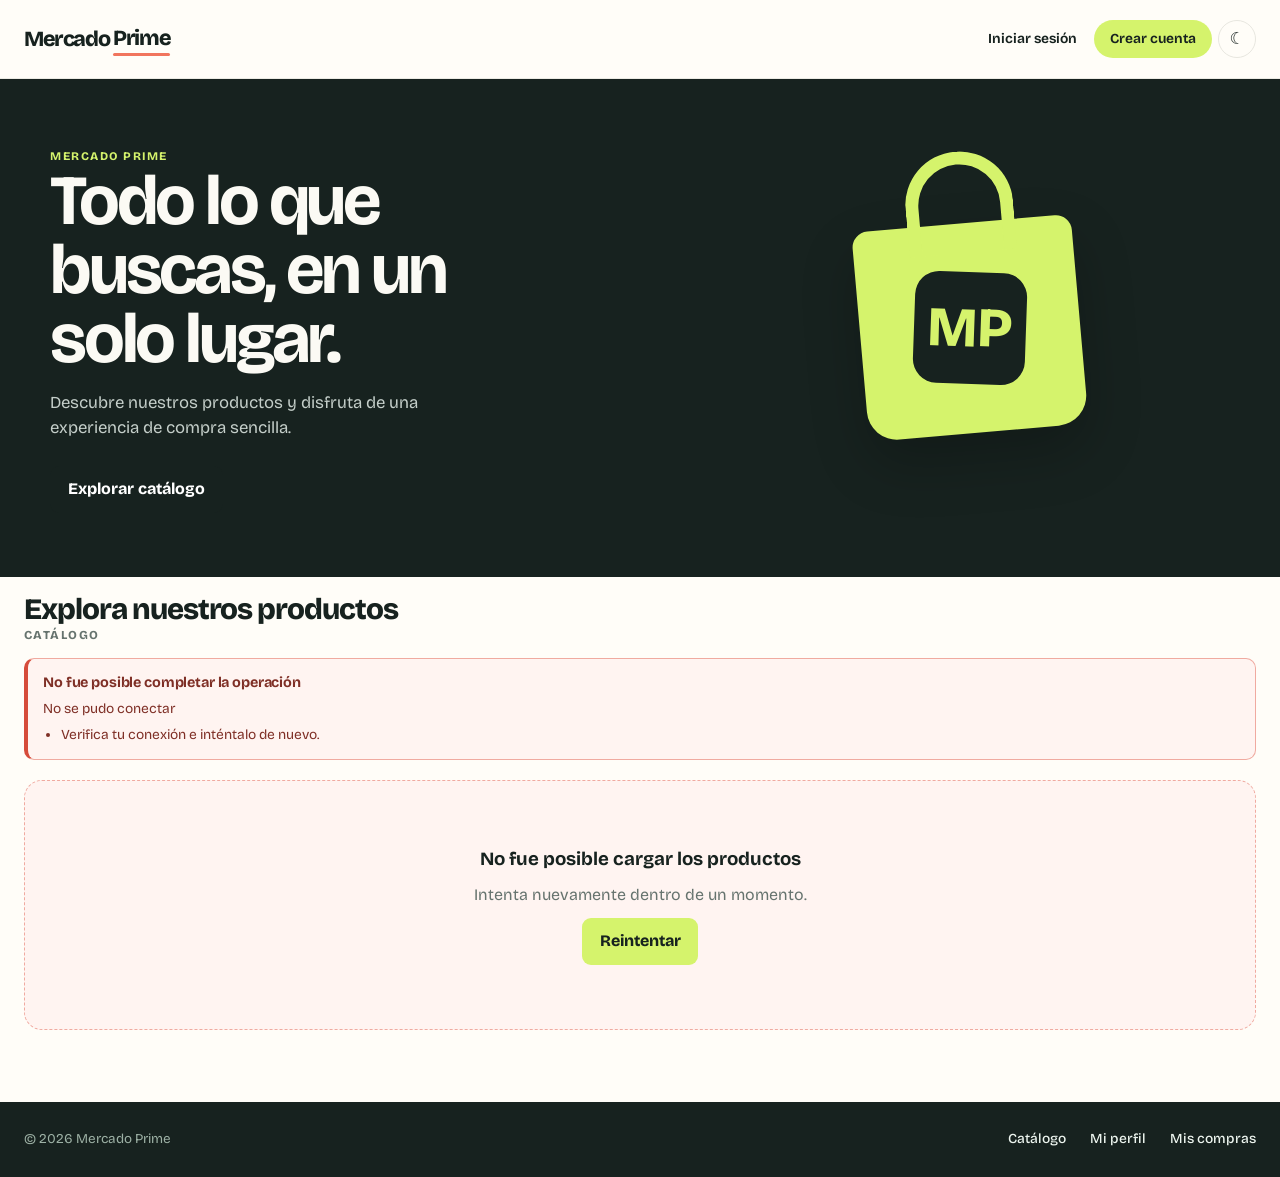
==== commit 562b41c5: "feat(frontend): mejorar y agregar nuevos cambios visibles" ====
--- a/src/main/resources/static/index.html
+++ b/src/main/resources/static/index.html
@@ -105,7 +105,7 @@
 
             <div class="catalog-section__header">
 
-                <div>
+                <div class="catalog-section__title">
                     <span class="section-eyebrow">
                         Explora nuestros productos
                     </span>
@@ -113,7 +113,7 @@
                     <h2>Catálogo</h2>
                 </div>
 
-                <div id="catalog-meta"></div>
+                <div id="catalog-meta" class="catalog-meta"></div>
 
             </div>
 
--- a/src/main/resources/static/css/styles.css
+++ b/src/main/resources/static/css/styles.css
@@ -405,6 +405,15 @@
   background: #2b3c36;
 }
 
+.btn--danger {
+  background: var(--danger);
+  color: #17221f;
+}
+
+.btn--danger:hover {
+  background: #e85f47;
+}
+
 .btn--small {
   min-height: 34px;
   padding: 0.4rem 0.7rem;
@@ -589,8 +598,58 @@
    ========================================================= */
 
 .catalog-section {
-  padding: 5.5rem 0 6rem;
+  padding: 1rem 0 2.5rem;
   scroll-margin-top: 6rem;
+}
+
+.catalog-section__header {
+  display: flex;
+  align-items: center;
+  justify-content: space-between;
+  gap: 1rem;
+  margin-bottom: 1rem;
+}
+
+.catalog-section__title {
+  display: flex;
+  flex-direction: column;
+  gap: 0.15rem;
+}
+
+.section-eyebrow {
+  color: var(--ink);
+  font-size: clamp(1.35rem, 2.4vw, 1.85rem);
+  font-weight: 800;
+  letter-spacing: -0.035em;
+  line-height: 1.1;
+}
+
+.catalog-section__title h2 {
+  margin: 0;
+  color: var(--muted);
+  font-size: 0.76rem;
+  font-weight: 750;
+  letter-spacing: 0.12em;
+  line-height: 1.2;
+  text-transform: uppercase;
+}
+
+.catalog-meta {
+  display: inline-flex;
+  align-items: center;
+  justify-content: center;
+  padding: 0.45rem 0.75rem;
+  border: 1px solid var(--line);
+  border-radius: 999px;
+  background: var(--soft);
+  color: var(--muted);
+  font-size: 0.75rem;
+  font-weight: 750;
+  white-space: nowrap;
+}
+
+#catalog-meta:empty {
+  display: none;
 }
 
 .section-heading {
@@ -614,8 +673,8 @@
 .products-grid,
 .product-grid {
   display: grid;
-  grid-template-columns: repeat(4, minmax(0, 1fr));
-  gap: 1.1rem;
+  grid-template-columns: repeat(5, minmax(0, 1fr));
+  gap: 0.9rem;
 }
 
 /* Paginación */
@@ -629,8 +688,26 @@
   margin-top: 1.75rem;
 }
 
+#catalog-pagination {
+  margin-top: 3rem;
+}
+
 .pagination[hidden] {
   display: none;
+}
+
+.pagination__pages {
+  display: flex;
+  align-items: center;
+  justify-content: center;
+  flex-wrap: wrap;
+  gap: 0.5rem;
+}
+
+.pagination__nav {
+  min-height: 2.5rem;
+  padding: 0 0.9rem;
+  font-size: 0.85rem;
 }
 
 .pagination__status {
@@ -639,10 +716,40 @@
   font-weight: 700;
 }
 
+.pagination__page {
+  min-width: 2.5rem;
+  height: 2.5rem;
+  padding: 0 0.65rem;
+  border: 1px solid var(--line);
+  border-radius: 999px;
+  background: #fff;
+  color: #17221f;
+  font-weight: 700;
+  cursor: pointer;
+  transition: background 0.2s ease, border-color 0.2s ease, color 0.2s ease;
+}
+
+.pagination__page:hover {
+  background: var(--soft);
+}
+
+.pagination__page.is-active {
+  border-color: #17221f;
+  background: #17221f;
+  color: #fff;
+}
+
+.pagination__ellipsis {
+  color: var(--muted);
+  font-weight: 700;
+  padding: 0 0.25rem;
+}
+
 /* Tarjeta de producto */
 
 .product-card {
   min-width: 0;
+  min-height: 340px;
   overflow: hidden;
   border: 1px solid var(--line);
   border-radius: var(--radius);
@@ -662,8 +769,8 @@
 .product-card__content {
   display: flex;
   flex-direction: column;
-  gap: 0.6rem;
-  padding: 0.9rem;
+  gap: 0.45rem;
+  padding: 0.7rem;
 }
 
 .product-card__category,
@@ -673,7 +780,7 @@
   justify-content: space-between;
   gap: 0.5rem;
   color: var(--muted);
-  font-size: 0.72rem;
+  font-size: 0.66rem;
   font-weight: 750;
   letter-spacing: 0.04em;
   text-transform: uppercase;
@@ -694,22 +801,22 @@
   -webkit-box-orient: vertical;
   -webkit-line-clamp: 2;
   line-clamp: 2;
-  font-size: 1.08rem;
+  font-size: 0.95rem;
   line-height: 1.25;
   letter-spacing: -0.025em;
 }
 
 .product-card__description {
   margin: 0;
-  min-height: calc(1.5em * 2);
+  min-height: calc(1.45em);
   overflow: hidden;
   color: var(--muted);
-  font-size: 0.86rem;
-  line-height: 1.5;
+  font-size: 0.78rem;
+  line-height: 1.45;
   display: -webkit-box;
   -webkit-box-orient: vertical;
-  -webkit-line-clamp: 2;
-  line-clamp: 2;
+  -webkit-line-clamp: 1;
+  line-clamp: 1;
 }
 
 .product-card__stock {
@@ -743,7 +850,7 @@
 
 .product-card__price {
   color: var(--ink);
-  font-size: 1.1rem;
+  font-size: 1rem;
   font-weight: 850;
   letter-spacing: -0.035em;
   white-space: nowrap;
@@ -751,18 +858,19 @@
 
 .product-card__actions {
   display: flex;
-  flex-direction: column;
-  align-items: stretch;
-  gap: 0.45rem;
+  align-items: center;
+  gap: 0.4rem;
   margin-top: auto;
 }
 
 .product-card__quantity {
-  align-self: flex-start;
+  align-self: center;
 }
 
 .product-card__add {
-  width: 100%;
+  flex: 1;
+  min-width: 0;
+  width: auto;
 }
 
 .product-card__quantity-label {
@@ -811,8 +919,9 @@
 }
 
 .product-card__add {
-  padding-inline: 0.8rem;
-  font-size: 0.85rem;
+  min-height: 34px;
+  padding: 0.4rem 0.55rem;
+  font-size: 0.74rem;
   white-space: nowrap;
 }
 
@@ -955,7 +1064,7 @@
    ========================================================= */
 
 .site-footer {
-  margin-top: 5rem;
+  margin-top: 2rem;
   border: 0;
   background: #17221f;
   color: #d6e1da;
@@ -1210,6 +1319,37 @@
 .toast--error .toast__icon {
   background: #fde4df;
   color: #b54c3c;
+}
+
+.toast--confirm {
+  position: fixed;
+  z-index: 50;
+  top: 50%;
+  left: 50%;
+  width: min(420px, calc(100vw - 2rem));
+  grid-template-columns: 34px 1fr;
+  border-color: rgba(241, 117, 94, 0.35);
+  box-shadow: 0 24px 70px rgba(20, 35, 29, 0.28);
+  transform: translate(-50%, -50%);
+  animation: confirm-in 0.2s ease both;
+}
+
+.toast__content {
+  min-width: 0;
+}
+
+.toast__actions {
+  display: flex;
+  flex-wrap: wrap;
+  justify-content: flex-end;
+  gap: 0.45rem;
+  margin-top: 0.7rem;
+}
+
+.toast__action {
+  min-height: 32px;
+  padding: 0.35rem 0.7rem;
+  font-size: 0.78rem;
 }
 
 /* =========================================================
@@ -1405,6 +1545,18 @@
   }
 }
 
+@keyframes confirm-in {
+  from {
+    opacity: 0;
+    transform: translate(-50%, calc(-50% + 10px)) scale(0.97);
+  }
+
+  to {
+    opacity: 1;
+    transform: translate(-50%, -50%) scale(1);
+  }
+}
+
 @keyframes error-in {
   from {
     opacity: 0;
@@ -1604,8 +1756,8 @@
 
 .product-card__art {
   position: relative;
-  min-height: 150px;
-  aspect-ratio: 16 / 10;
+  min-height: 120px;
+  aspect-ratio: 2 / 1;
   display: grid;
   place-items: center;
   overflow: hidden;
@@ -1615,7 +1767,7 @@
 
 .product-card__initials {
   color: #34433b;
-  font-size: clamp(3.5rem, 6vw, 5rem);
+  font-size: clamp(2.6rem, 4.5vw, 3.8rem);
   font-weight: 800;
   letter-spacing: -0.09em;
   line-height: 1;
@@ -1631,10 +1783,10 @@
   margin: 0;
   padding: 0;
   font-family: var(--font-prime);
-  font-size: 0.86rem;
+  font-size: 0.74rem;
   font-weight: 400;
   letter-spacing: normal;
-  line-height: 1.5;
+  line-height: 1.45;
 }
 
 .product-card__stock.is-available {
@@ -1652,13 +1804,13 @@
 }
 
 .product-card__price {
-  font-size: 1.15rem;
+  font-size: 1rem;
 }
 
 /* FOOTER: clases que realmente existen en el HTML */
 
 .site-footer {
-  margin-top: 5rem;
+  margin-top: 2rem;
   padding: 1.7rem 0;
   background: #17221f;
   color: #d6e1da;
@@ -1706,6 +1858,11 @@
 
 /* TEMA OSCURO */
 
+html[data-theme="dark"] .catalog-meta {
+  border-color: #2a2a2a;
+  background: #151515;
+}
+
 html[data-theme="dark"] .product-card__art {
   border-color: #2a2a2a;
   background: #20251f;
--- a/src/main/resources/static/css/responsive.css
+++ b/src/main/resources/static/css/responsive.css
@@ -5,13 +5,6 @@
 /* =========================================================
    LAPTOPS Y PANTALLAS MEDIANAS
    ========================================================= */
-
-@media (max-width: 1280px) {
-  .products-grid,
-  .product-grid {
-    grid-template-columns: repeat(3, minmax(0, 1fr));
-  }
-}
 
 @media (max-width: 1100px) {
   .nav {
@@ -46,7 +39,7 @@
 
   .products-grid,
   .product-grid {
-    grid-template-columns: repeat(3, minmax(0, 1fr));
+    grid-template-columns: repeat(4, minmax(0, 1fr));
   }
 }
 
@@ -188,7 +181,7 @@
 
   .products-grid,
   .product-grid {
-    grid-template-columns: repeat(2, minmax(0, 1fr));
+    grid-template-columns: repeat(3, minmax(0, 1fr));
   }
 
   .cart-layout,
@@ -255,7 +248,7 @@
   }
 
   .catalog-section {
-    padding: 4rem 0 4.5rem;
+    padding: 1rem 0 2rem;
   }
 
   .section-heading h2 {
@@ -383,7 +376,7 @@
   }
 
   .catalog-section {
-    padding: 3.5rem 0 4rem;
+    padding: 1rem 0 1.75rem;
   }
 
   .section-heading {
@@ -417,6 +410,37 @@
 
   .product-card__add {
     min-width: 100px;
+  }
+
+  .pagination {
+    display: grid;
+    grid-template-columns: auto minmax(0, 1fr) auto;
+    gap: 0.4rem;
+  }
+
+  #catalog-pagination {
+    margin-top: 2.25rem;
+  }
+
+  .pagination__pages {
+    gap: 0.35rem;
+  }
+
+  .pagination__nav {
+    min-height: 2.25rem;
+    padding: 0 0.55rem;
+    font-size: 0.72rem;
+  }
+
+  .pagination__page {
+    min-width: 2.15rem;
+    height: 2.15rem;
+    padding: 0 0.45rem;
+    font-size: 0.85rem;
+  }
+
+  .pagination__ellipsis {
+    padding: 0;
   }
 
   .catalog-message,
@@ -496,8 +520,30 @@
     flex: 1;
   }
 
+  .pagination {
+    gap: 0.3rem;
+  }
+
+  .pagination__nav {
+    padding: 0 0.45rem;
+    font-size: 0.68rem;
+  }
+
+  .pagination__page {
+    min-width: 2rem;
+    height: 2rem;
+    padding: 0 0.35rem;
+    font-size: 0.8rem;
+  }
+
+  .catalog-section__header {
+    align-items: flex-start;
+    flex-direction: column;
+    gap: 0.6rem;
+  }
+
   .site-footer {
-    margin-top: 3rem;
+    margin-top: 1.5rem;
   }
 
   .footer__nav {
